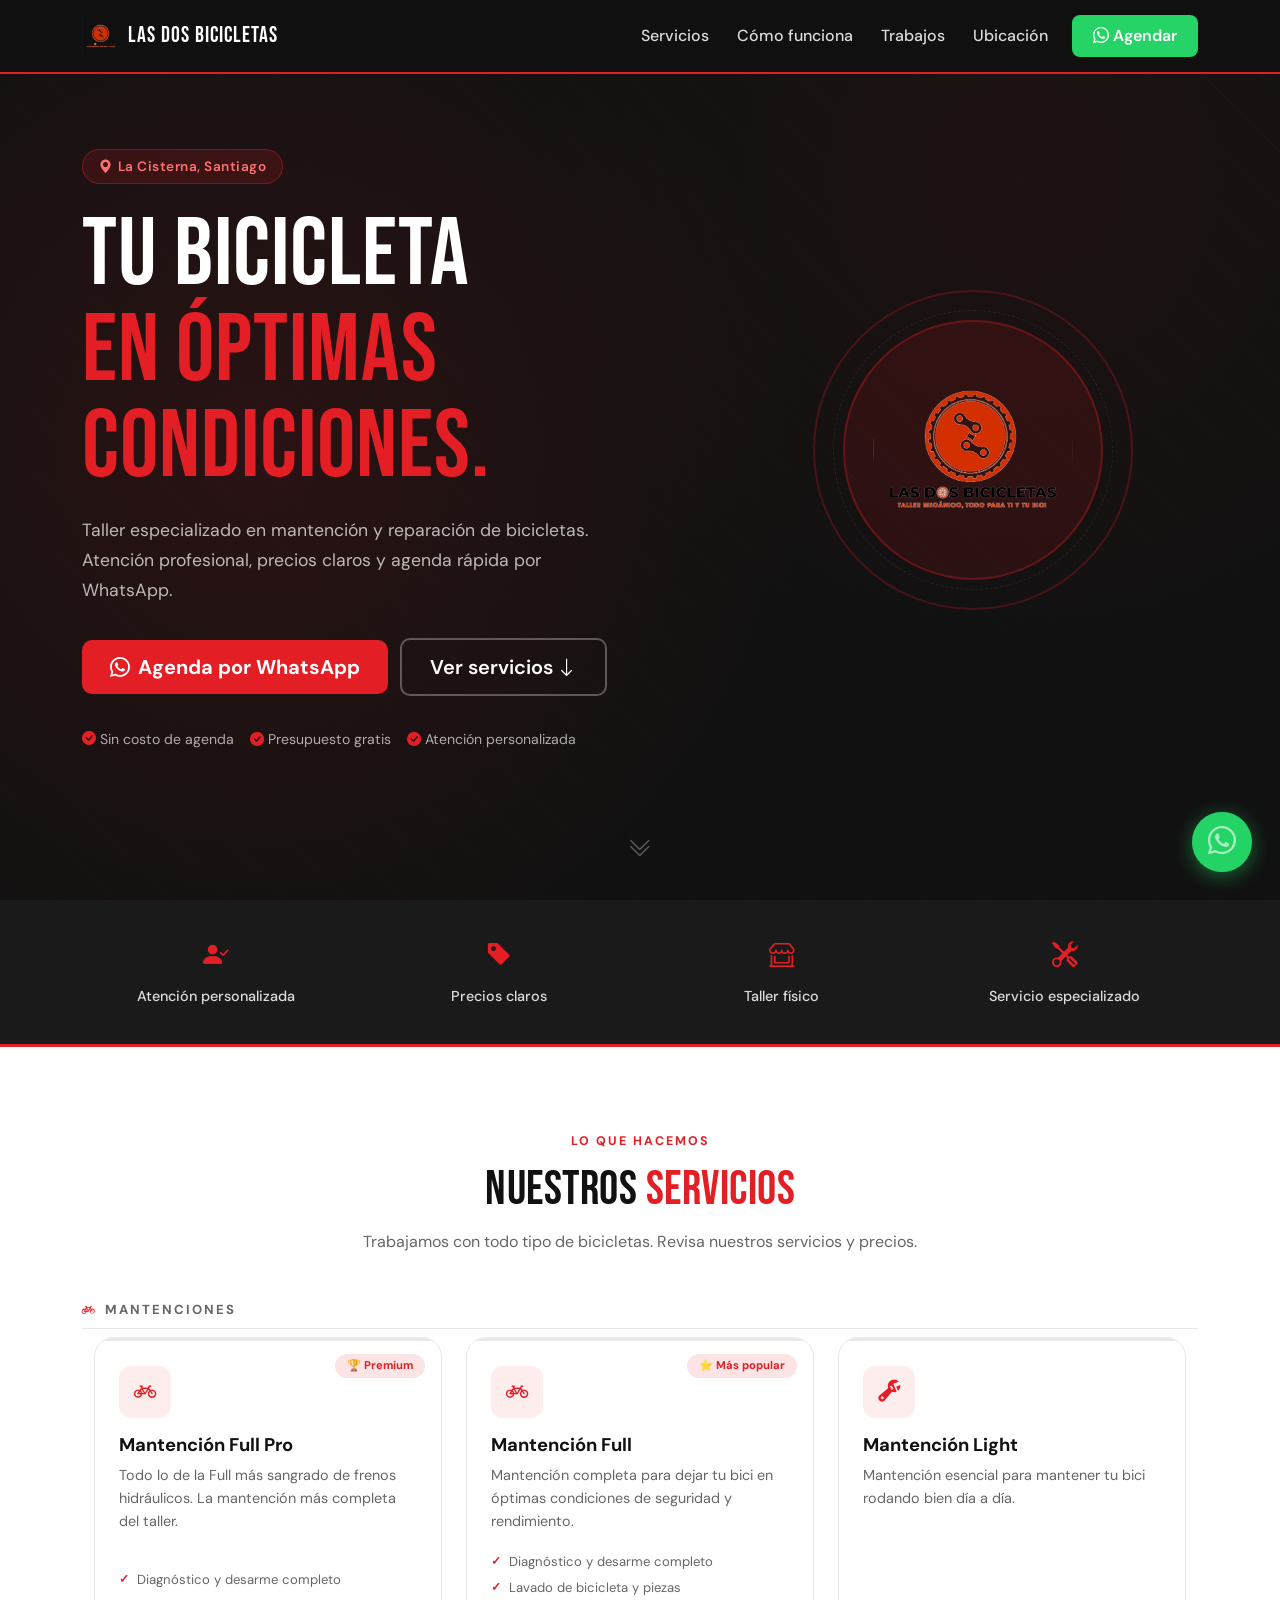
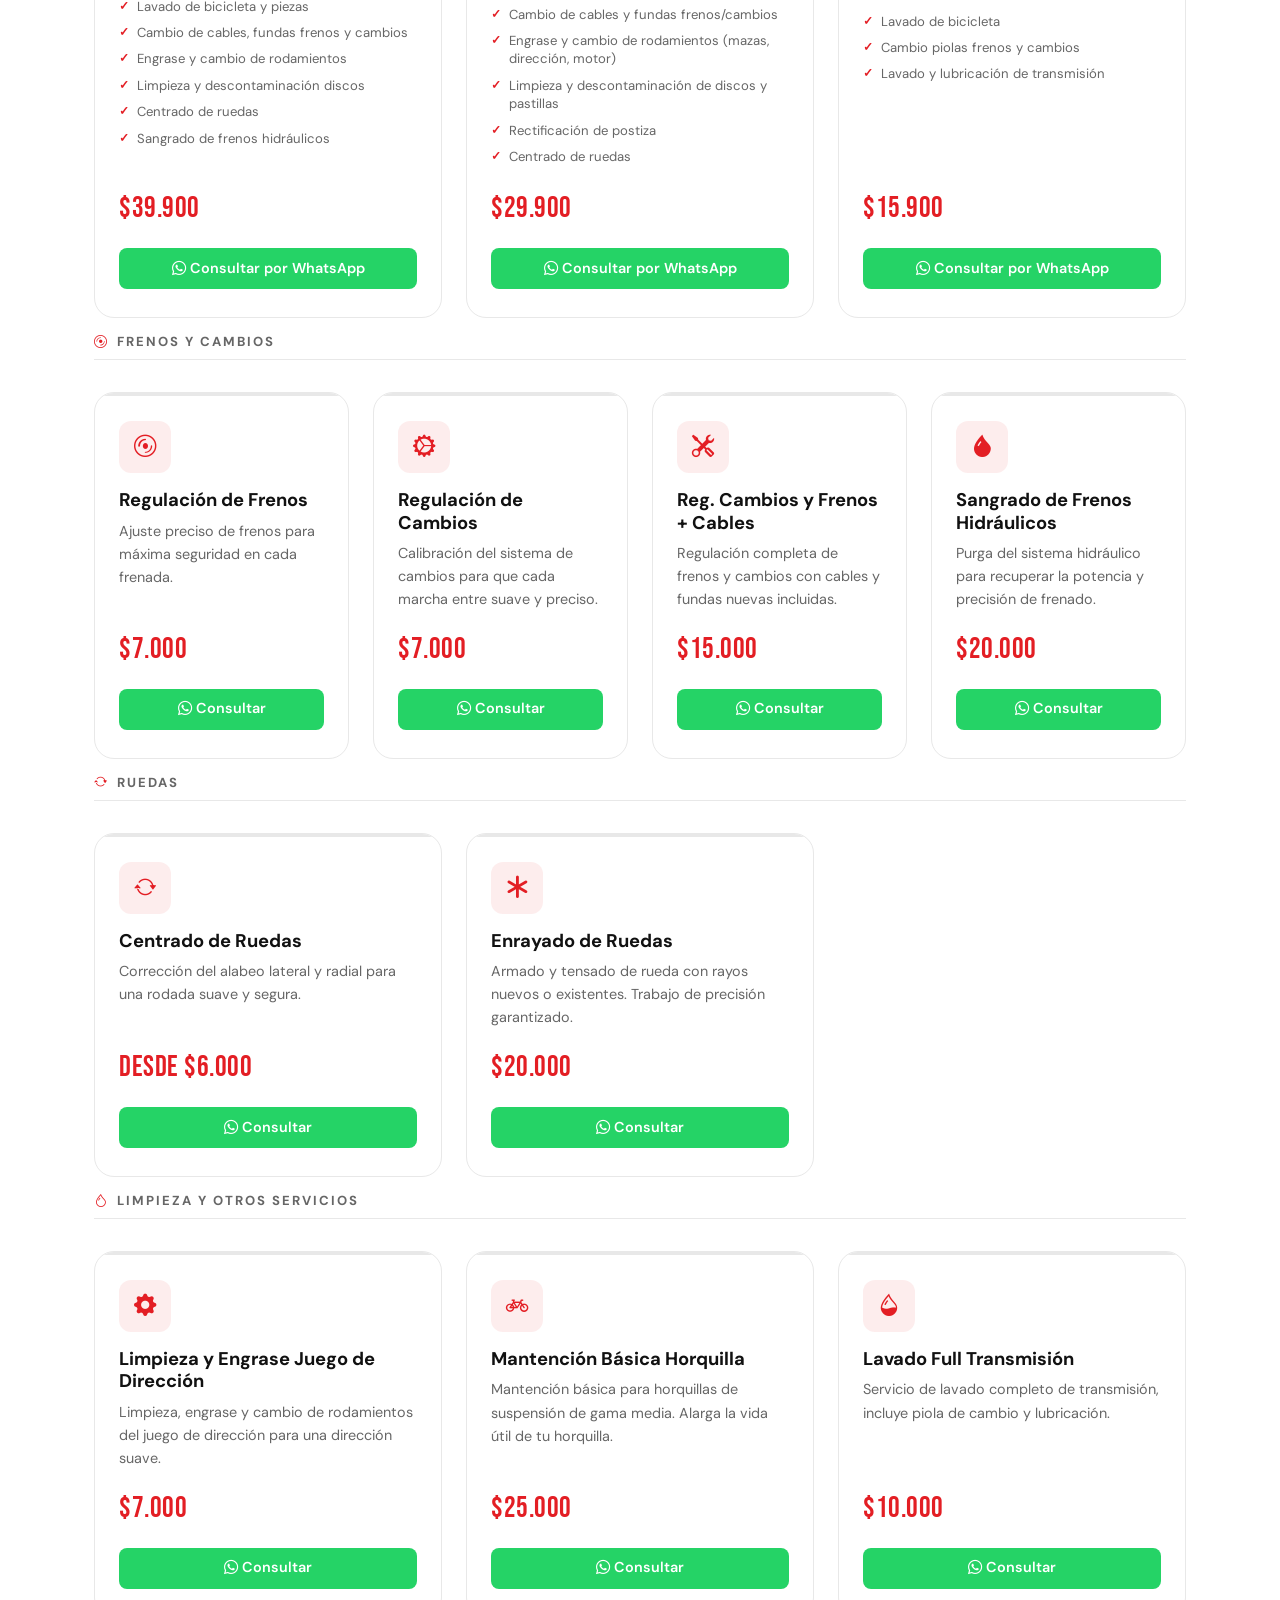
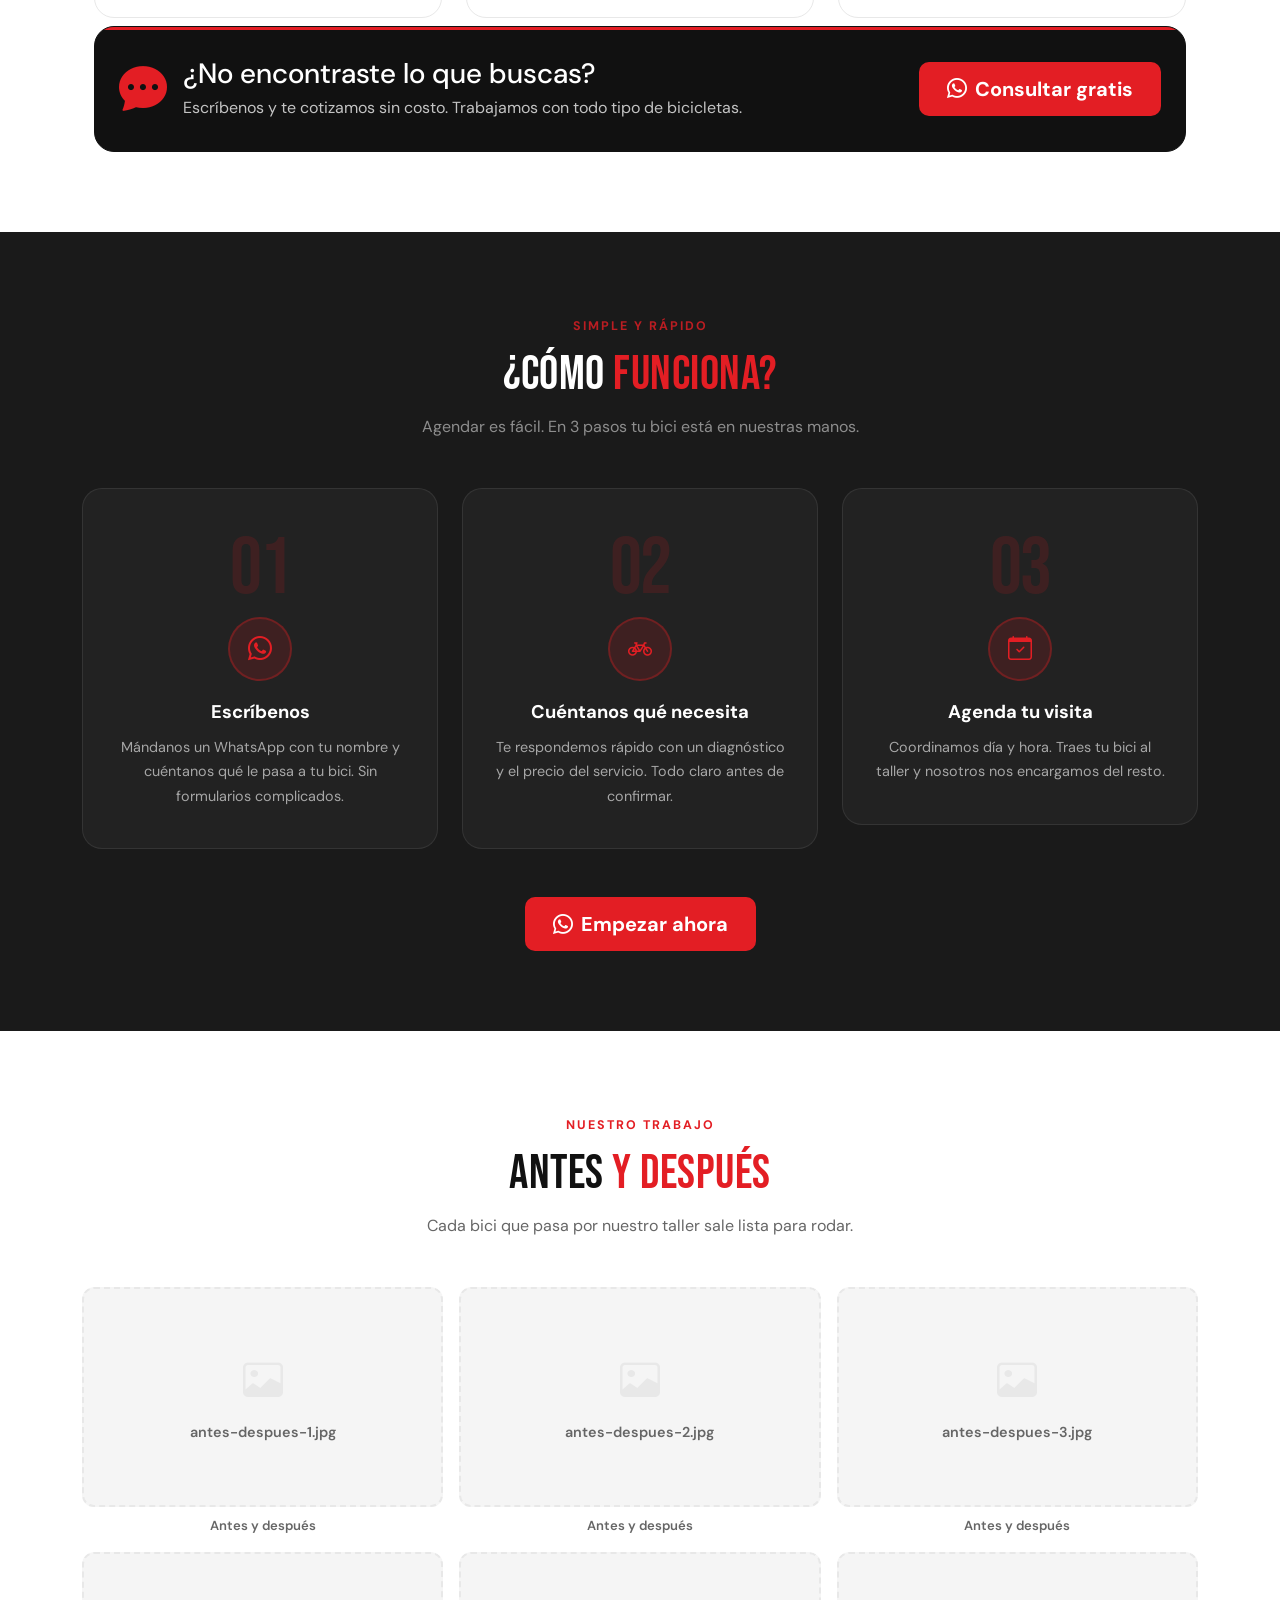
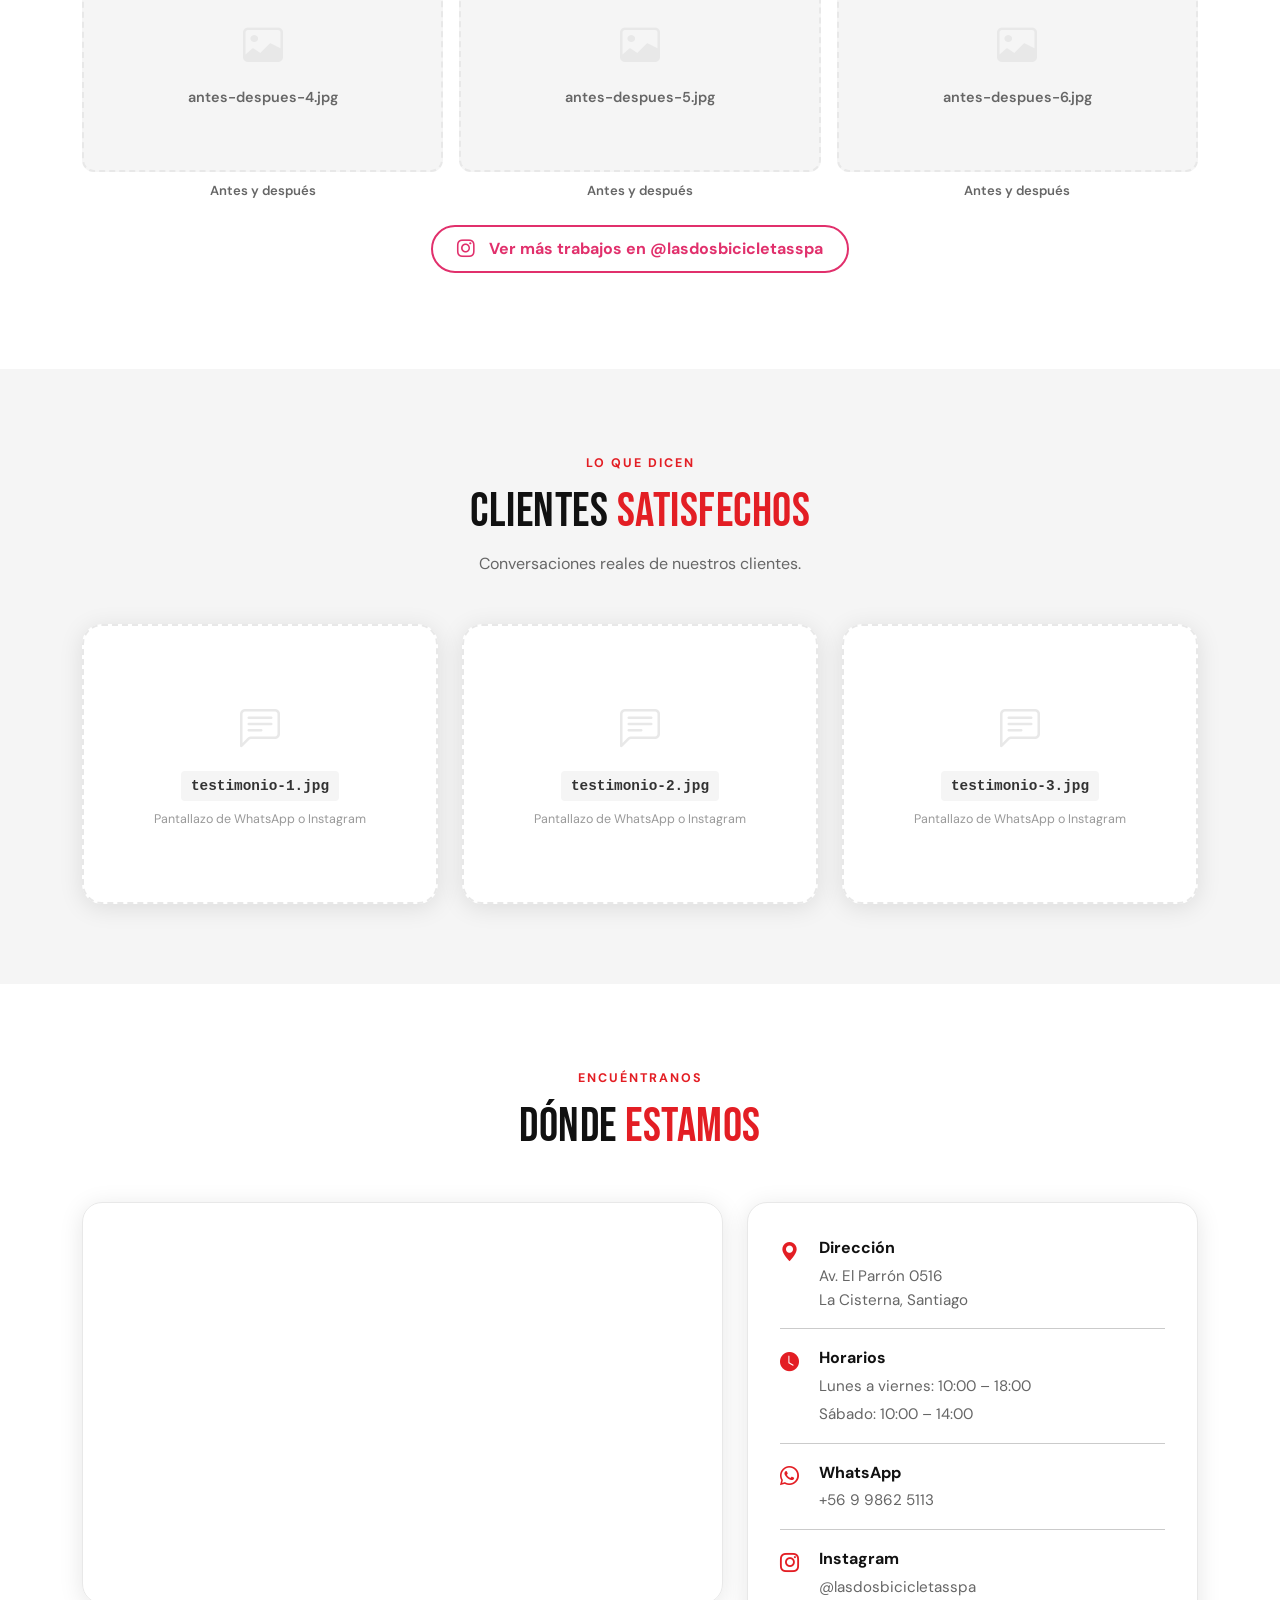
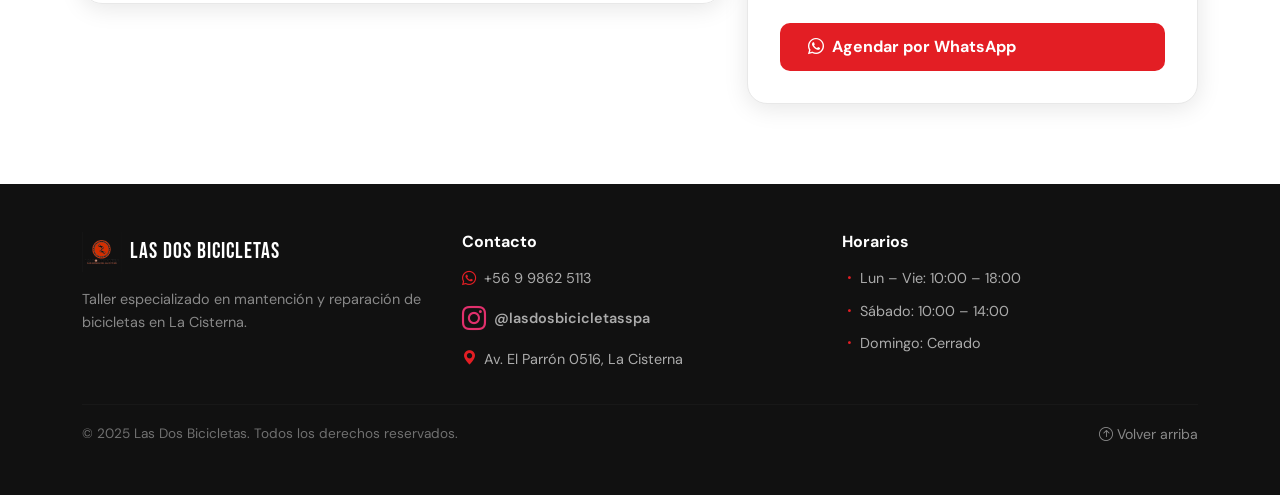
==== index.html @ 1c78b80c "gola" ====
<!DOCTYPE html>
<html lang="es">
<head>
  <meta charset="UTF-8" />
  <meta name="viewport" content="width=device-width, initial-scale=1.0" />
  <meta name="description" content="Las Dos Bicicletas — Taller de bicicletas en La Cisterna. Mantención profesional, precios claros, agenda por WhatsApp." />
  <title>Las Dos Bicicletas | Taller de Bicicletas — La Cisterna</title>

  <!-- Bootstrap 5 -->
  <link href="https://cdn.jsdelivr.net/npm/bootstrap@5.3.2/dist/css/bootstrap.min.css" rel="stylesheet" />
  <!-- Bootstrap Icons -->
  <link href="https://cdn.jsdelivr.net/npm/bootstrap-icons@1.11.3/font/bootstrap-icons.css" rel="stylesheet" />
  <!-- Google Fonts -->
  <link href="https://fonts.googleapis.com/css2?family=Bebas+Neue&family=DM+Sans:wght@400;500;600;700&display=swap" rel="stylesheet" />
  <!-- Favicon -->
  <link rel="icon" type="image/png" href="assets/images/logo-favicon.png" />
  <!-- Estilos propios -->
  <link href="css/style.css" rel="stylesheet" />
</head>
<body>

<!-- ========== NAVBAR ========== -->
<nav class="navbar navbar-expand-lg navbar-dark ldb-navbar fixed-top" id="mainNav">
  <div class="container">
    <a class="navbar-brand" href="#inicio">
      <img src="assets/images/logo-navbar.png" alt="Las Dos Bicicletas" class="brand-logo" />
      <span class="brand-text">Las Dos Bicicletas</span>
    </a>
    <button class="navbar-toggler border-0" type="button" data-bs-toggle="collapse" data-bs-target="#navMenu">
      <span class="navbar-toggler-icon"></span>
    </button>
    <div class="collapse navbar-collapse" id="navMenu">
      <ul class="navbar-nav ms-auto align-items-lg-center gap-lg-1">
        <li class="nav-item"><a class="nav-link" href="#servicios">Servicios</a></li>
        <li class="nav-item"><a class="nav-link" href="#como-funciona">Cómo funciona</a></li>
        <li class="nav-item"><a class="nav-link" href="#trabajos">Trabajos</a></li>
        <li class="nav-item"><a class="nav-link" href="#ubicacion">Ubicación</a></li>
        <li class="nav-item ms-lg-2">
          <a class="btn btn-wa-nav" href="https://wa.me/56998625113?text=Hola%2C%20quiero%20agendar%20una%20mantenci%C3%B3n" target="_blank" rel="noopener">
            <i class="bi bi-whatsapp me-1"></i>Agendar
          </a>
        </li>
      </ul>
    </div>
  </div>
</nav>

<!-- ========== HERO ========== -->
<section class="hero-section" id="inicio">
  <div class="hero-bg-texture"></div>
  <div class="container hero-content">
    <div class="row align-items-center min-vh-100 py-5">
      <div class="col-lg-7 py-5">
        <div class="hero-badge animate-fade-up">
          <i class="bi bi-geo-alt-fill me-1"></i> La Cisterna, Santiago
        </div>
        <h1 class="hero-title animate-fade-up delay-1">
          Tu bicicleta<br />
          <span class="text-red">en óptimas<br />condiciones.</span>
        </h1>
        <p class="hero-subtitle animate-fade-up delay-2">
          Taller especializado en mantención y reparación de bicicletas. Atención profesional, precios claros y agenda rápida por WhatsApp.
        </p>
        <div class="hero-ctas animate-fade-up delay-3">
          <a href="https://wa.me/56998625113?text=Hola%2C%20quiero%20agendar%20una%20mantenci%C3%B3n" target="_blank" rel="noopener" class="btn btn-primary-ldb btn-lg me-2 mb-2">
            <i class="bi bi-whatsapp me-2"></i>Agenda por WhatsApp
          </a>
          <a href="#servicios" class="btn btn-outline-ldb btn-lg mb-2">
            Ver servicios <i class="bi bi-arrow-down ms-1"></i>
          </a>
        </div>
        <div class="hero-trust animate-fade-up delay-4">
          <span><i class="bi bi-check-circle-fill text-red me-1"></i>Sin costo de agenda</span>
          <span><i class="bi bi-check-circle-fill text-red me-1"></i>Presupuesto gratis</span>
          <span><i class="bi bi-check-circle-fill text-red me-1"></i>Atención personalizada</span>
        </div>
      </div>
      <div class="col-lg-5 d-none d-lg-flex justify-content-center">
        <div class="hero-visual">
          <div class="hero-ring"></div>
          <div class="hero-icon-wrap">
            <img src="assets/images/logo-hero.png" alt="Las Dos Bicicletas" class="hero-logo-img" />
          </div>
        </div>
      </div>
    </div>
  </div>
  <div class="hero-scroll-hint">
    <i class="bi bi-chevron-double-down"></i>
  </div>
</section>

<!-- ========== FRANJA CONFIANZA ========== -->
<section class="trust-strip py-4">
  <div class="container">
    <div class="row g-3 text-center">
      <div class="col-6 col-md-3">
        <div class="trust-item">
          <i class="bi bi-person-check-fill trust-icon"></i>
          <span>Atención personalizada</span>
        </div>
      </div>
      <div class="col-6 col-md-3">
        <div class="trust-item">
          <i class="bi bi-tag-fill trust-icon"></i>
          <span>Precios claros</span>
        </div>
      </div>
      <div class="col-6 col-md-3">
        <div class="trust-item">
          <i class="bi bi-shop-window trust-icon"></i>
          <span>Taller físico</span>
        </div>
      </div>
      <div class="col-6 col-md-3">
        <div class="trust-item">
          <i class="bi bi-tools trust-icon"></i>
          <span>Servicio especializado</span>
        </div>
      </div>
    </div>
  </div>
</section>

<!-- ========== SERVICIOS ========== -->
<section class="section-ldb py-6" id="servicios">
  <div class="container">
    <div class="section-header text-center mb-5">
      <span class="section-label">Lo que hacemos</span>
      <h2 class="section-title">Nuestros <span class="text-red">servicios</span></h2>
      <p class="section-sub">Trabajamos con todo tipo de bicicletas. Revisa nuestros servicios y precios.</p>
    </div>
    <!-- CATEGORÍA: MANTENCIONES -->
    <div class="col-12 mb-2">
      <h4 class="services-category-title"><i class="bi bi-bicycle me-2 text-red"></i>Mantenciones</h4>
    </div>

    <div class="row g-4 w-100 mx-0" id="servicios-grid">

      <!-- Mantención Full Pro -->
      <div class="col-sm-6 col-lg-4 d-flex">
        <div class="service-card flex-fill">
          <div class="service-icon-wrap"><i class="bi bi-bicycle"></i></div>
          <div class="service-badge service-badge-top">🏆 Premium</div>
          <h3 class="service-name">Mantención Full Pro</h3>
          <p class="service-desc">Todo lo de la Full más sangrado de frenos hidráulicos. La mantención más completa del taller.</p>
          <ul class="service-includes">
            <li>Diagnóstico y desarme completo</li>
            <li>Lavado de bicicleta y piezas</li>
            <li>Cambio de cables, fundas frenos y cambios</li>
            <li>Engrase y cambio de rodamientos</li>
            <li>Limpieza y descontaminación discos</li>
            <li>Centrado de ruedas</li>
            <li>Sangrado de frenos hidráulicos</li>
          </ul>
          <div class="service-price">$39.900</div>
          <a href="https://wa.me/56998625113?text=Hola%2C%20me%20interesa%20la%20Mantenci%C3%B3n%20Full%20Pro%20%28%2439.900%29.%20%C2%BFTienen%20disponibilidad%3F" target="_blank" rel="noopener" class="btn btn-service-wa w-100 mt-auto">
            <i class="bi bi-whatsapp me-1"></i>Consultar por WhatsApp
          </a>
        </div>
      </div>

      <!-- Mantención Full -->
      <div class="col-sm-6 col-lg-4 d-flex">
        <div class="service-card flex-fill">
          <div class="service-icon-wrap"><i class="bi bi-bicycle"></i></div>
          <div class="service-badge service-badge-top">⭐ Más popular</div>
          <h3 class="service-name">Mantención Full</h3>
          <p class="service-desc">Mantención completa para dejar tu bici en óptimas condiciones de seguridad y rendimiento.</p>
          <ul class="service-includes">
            <li>Diagnóstico y desarme completo</li>
            <li>Lavado de bicicleta y piezas</li>
            <li>Cambio de cables y fundas frenos/cambios</li>
            <li>Engrase y cambio de rodamientos (mazas, dirección, motor)</li>
            <li>Limpieza y descontaminación de discos y pastillas</li>
            <li>Rectificación de postiza</li>
            <li>Centrado de ruedas</li>
          </ul>
          <div class="service-price">$29.900</div>
          <a href="https://wa.me/56998625113?text=Hola%2C%20me%20interesa%20la%20Mantenci%C3%B3n%20Full%20%28%2429.900%29.%20%C2%BFTienen%20disponibilidad%3F" target="_blank" rel="noopener" class="btn btn-service-wa w-100 mt-auto">
            <i class="bi bi-whatsapp me-1"></i>Consultar por WhatsApp
          </a>
        </div>
      </div>

      <!-- Mantención Light -->
      <div class="col-sm-6 col-lg-4 d-flex">
        <div class="service-card flex-fill">
          <div class="service-icon-wrap"><i class="bi bi-wrench-adjustable"></i></div>
          <h3 class="service-name">Mantención Light</h3>
          <p class="service-desc">Mantención esencial para mantener tu bici rodando bien día a día.</p>
          <ul class="service-includes">
            <li>Lavado de bicicleta</li>
            <li>Cambio piolas frenos y cambios</li>
            <li>Lavado y lubricación de transmisión</li>
          </ul>
          <div class="service-price">$15.900</div>
          <a href="https://wa.me/56998625113?text=Hola%2C%20me%20interesa%20la%20Mantenci%C3%B3n%20Light%20%28%2415.900%29.%20%C2%BFTienen%20disponibilidad%3F" target="_blank" rel="noopener" class="btn btn-service-wa w-100 mt-auto">
            <i class="bi bi-whatsapp me-1"></i>Consultar por WhatsApp
          </a>
        </div>
      </div>

      <!-- CATEGORÍA: FRENOS Y CAMBIOS -->
      <div class="col-12 mt-3 mb-2">
        <h4 class="services-category-title"><i class="bi bi-disc me-2 text-red"></i>Frenos y cambios</h4>
      </div>

      <!-- Regulación de frenos -->
      <div class="col-sm-6 col-lg-3 d-flex">
        <div class="service-card flex-fill">
          <div class="service-icon-wrap"><i class="bi bi-disc"></i></div>
          <h3 class="service-name">Regulación de Frenos</h3>
          <p class="service-desc">Ajuste preciso de frenos para máxima seguridad en cada frenada.</p>
          <div class="service-price">$7.000</div>
          <a href="https://wa.me/56998625113?text=Hola%2C%20necesito%20regulaci%C3%B3n%20de%20frenos%20%28%247.000%29.%20%C2%BFTienen%20disponibilidad%3F" target="_blank" rel="noopener" class="btn btn-service-wa w-100 mt-auto">
            <i class="bi bi-whatsapp me-1"></i>Consultar
          </a>
        </div>
      </div>

      <!-- Regulación de cambios -->
      <div class="col-sm-6 col-lg-3 d-flex">
        <div class="service-card flex-fill">
          <div class="service-icon-wrap"><i class="bi bi-gear-wide-connected"></i></div>
          <h3 class="service-name">Regulación de Cambios</h3>
          <p class="service-desc">Calibración del sistema de cambios para que cada marcha entre suave y preciso.</p>
          <div class="service-price">$7.000</div>
          <a href="https://wa.me/56998625113?text=Hola%2C%20necesito%20regulaci%C3%B3n%20de%20cambios%20%28%247.000%29.%20%C2%BFTienen%20disponibilidad%3F" target="_blank" rel="noopener" class="btn btn-service-wa w-100 mt-auto">
            <i class="bi bi-whatsapp me-1"></i>Consultar
          </a>
        </div>
      </div>

      <!-- Regulación cambios y frenos con cables -->
      <div class="col-sm-6 col-lg-3 d-flex">
        <div class="service-card flex-fill">
          <div class="service-icon-wrap"><i class="bi bi-tools"></i></div>
          <h3 class="service-name">Reg. Cambios y Frenos + Cables</h3>
          <p class="service-desc">Regulación completa de frenos y cambios con cables y fundas nuevas incluidas.</p>
          <div class="service-price">$15.000</div>
          <a href="https://wa.me/56998625113?text=Hola%2C%20necesito%20regulaci%C3%B3n%20de%20cambios%20y%20frenos%20con%20cables%20nuevos%20%28%2415.000%29.%20%C2%BFTienen%20disponibilidad%3F" target="_blank" rel="noopener" class="btn btn-service-wa w-100 mt-auto">
            <i class="bi bi-whatsapp me-1"></i>Consultar
          </a>
        </div>
      </div>

      <!-- Sangrado de frenos hidráulicos -->
      <div class="col-sm-6 col-lg-3 d-flex">
        <div class="service-card flex-fill">
          <div class="service-icon-wrap"><i class="bi bi-droplet-fill"></i></div>
          <h3 class="service-name">Sangrado de Frenos Hidráulicos</h3>
          <p class="service-desc">Purga del sistema hidráulico para recuperar la potencia y precisión de frenado.</p>
          <div class="service-price">$20.000</div>
          <a href="https://wa.me/56998625113?text=Hola%2C%20necesito%20sangrado%20de%20frenos%20hidr%C3%A1ulicos%20%28%2420.000%29.%20%C2%BFTienen%20disponibilidad%3F" target="_blank" rel="noopener" class="btn btn-service-wa w-100 mt-auto">
            <i class="bi bi-whatsapp me-1"></i>Consultar
          </a>
        </div>
      </div>

      <!-- CATEGORÍA: RUEDAS -->
      <div class="col-12 mt-3 mb-2">
        <h4 class="services-category-title"><i class="bi bi-arrow-repeat me-2 text-red"></i>Ruedas</h4>
      </div>

      <!-- Centrado de ruedas -->
      <div class="col-sm-6 col-lg-4 d-flex">
        <div class="service-card flex-fill">
          <div class="service-icon-wrap"><i class="bi bi-arrow-repeat"></i></div>
          <h3 class="service-name">Centrado de Ruedas</h3>
          <p class="service-desc">Corrección del alabeo lateral y radial para una rodada suave y segura.</p>
          <div class="service-price">desde $6.000</div>
          <a href="https://wa.me/56998625113?text=Hola%2C%20necesito%20centrado%20de%20ruedas%20%28desde%20%246.000%29.%20%C2%BFTienen%20disponibilidad%3F" target="_blank" rel="noopener" class="btn btn-service-wa w-100 mt-auto">
            <i class="bi bi-whatsapp me-1"></i>Consultar
          </a>
        </div>
      </div>

      <!-- Enrayado -->
      <div class="col-sm-6 col-lg-4 d-flex">
        <div class="service-card flex-fill">
          <div class="service-icon-wrap"><i class="bi bi-asterisk"></i></div>
          <h3 class="service-name">Enrayado de Ruedas</h3>
          <p class="service-desc">Armado y tensado de rueda con rayos nuevos o existentes. Trabajo de precisión garantizado.</p>
          <div class="service-price">$20.000</div>
          <a href="https://wa.me/56998625113?text=Hola%2C%20necesito%20enrayado%20de%20ruedas%20%28%2420.000%29.%20%C2%BFTienen%20disponibilidad%3F" target="_blank" rel="noopener" class="btn btn-service-wa w-100 mt-auto">
            <i class="bi bi-whatsapp me-1"></i>Consultar
          </a>
        </div>
      </div>

      <!-- CATEGORÍA: LIMPIEZA Y OTROS -->
      <div class="col-12 mt-3 mb-2">
        <h4 class="services-category-title"><i class="bi bi-droplet me-2 text-red"></i>Limpieza y otros servicios</h4>
      </div>

      <!-- Limpieza engrase juego de dirección -->
      <div class="col-sm-6 col-lg-4 d-flex">
        <div class="service-card flex-fill">
          <div class="service-icon-wrap"><i class="bi bi-gear-fill"></i></div>
          <h3 class="service-name">Limpieza y Engrase Juego de Dirección</h3>
          <p class="service-desc">Limpieza, engrase y cambio de rodamientos del juego de dirección para una dirección suave.</p>
          <div class="service-price">$7.000</div>
          <a href="https://wa.me/56998625113?text=Hola%2C%20necesito%20limpieza%20y%20engrase%20de%20direcci%C3%B3n%20%28%247.000%29.%20%C2%BFTienen%20disponibilidad%3F" target="_blank" rel="noopener" class="btn btn-service-wa w-100 mt-auto">
            <i class="bi bi-whatsapp me-1"></i>Consultar
          </a>
        </div>
      </div>

      <!-- Mantención horquilla -->
      <div class="col-sm-6 col-lg-4 d-flex">
        <div class="service-card flex-fill">
          <div class="service-icon-wrap"><i class="bi bi-bicycle"></i></div>
          <h3 class="service-name">Mantención Básica Horquilla</h3>
          <p class="service-desc">Mantención básica para horquillas de suspensión de gama media. Alarga la vida útil de tu horquilla.</p>
          <div class="service-price">$25.000</div>
          <a href="https://wa.me/56998625113?text=Hola%2C%20necesito%20mantenci%C3%B3n%20de%20horquilla%20%28%2425.000%29.%20%C2%BFTienen%20disponibilidad%3F" target="_blank" rel="noopener" class="btn btn-service-wa w-100 mt-auto">
            <i class="bi bi-whatsapp me-1"></i>Consultar
          </a>
        </div>
      </div>

      <!-- Lavado full transmisión -->
      <div class="col-sm-6 col-lg-4 d-flex">
        <div class="service-card flex-fill">
          <div class="service-icon-wrap"><i class="bi bi-droplet-half"></i></div>
          <h3 class="service-name">Lavado Full Transmisión</h3>
          <p class="service-desc">Servicio de lavado completo de transmisión, incluye piola de cambio y lubricación.</p>
          <div class="service-price">$10.000</div>
          <a href="https://wa.me/56998625113?text=Hola%2C%20necesito%20lavado%20full%20de%20transmisi%C3%B3n%20%28%2410.000%29.%20%C2%BFTienen%20disponibilidad%3F" target="_blank" rel="noopener" class="btn btn-service-wa w-100 mt-auto">
            <i class="bi bi-whatsapp me-1"></i>Consultar
          </a>
        </div>
      </div>

      <!-- CTA card -->
      <div class="col-12 d-flex mt-2">
        <div class="service-card service-card-cta flex-fill d-flex flex-column flex-md-row justify-content-between align-items-center gap-3 p-4">
          <div class="d-flex align-items-center gap-3">
            <i class="bi bi-chat-dots-fill cta-card-icon"></i>
            <div>
              <h3 class="mb-1">¿No encontraste lo que buscas?</h3>
              <p class="mb-0 opacity-75">Escríbenos y te cotizamos sin costo. Trabajamos con todo tipo de bicicletas.</p>
            </div>
          </div>
          <a href="https://wa.me/56998625113?text=Hola%2C%20tengo%20una%20consulta%20sobre%20mi%20bicicleta." target="_blank" rel="noopener" class="btn btn-primary-ldb btn-lg flex-shrink-0">
            <i class="bi bi-whatsapp me-2"></i>Consultar gratis
          </a>
        </div>
      </div>

    </div>
  </div>
</section>

<!-- ========== CÓMO FUNCIONA ========== -->
<section class="section-ldb section-dark py-6" id="como-funciona">
  <div class="container">
    <div class="section-header text-center mb-5">
      <span class="section-label section-label-light">Simple y rápido</span>
      <h2 class="section-title text-white">¿Cómo <span class="text-red">funciona?</span></h2>
      <p class="section-sub text-white-50">Agendar es fácil. En 3 pasos tu bici está en nuestras manos.</p>
    </div>
    <div class="row g-4 justify-content-center">
      <div class="col-md-4">
        <div class="step-card text-center">
          <div class="step-number">01</div>
          <div class="step-icon-wrap">
            <i class="bi bi-whatsapp"></i>
          </div>
          <h3 class="step-title">Escríbenos</h3>
          <p class="step-desc">Mándanos un WhatsApp con tu nombre y cuéntanos qué le pasa a tu bici. Sin formularios complicados.</p>
        </div>
      </div>
      <div class="col-md-4">
        <div class="step-card text-center">
          <div class="step-number">02</div>
          <div class="step-icon-wrap">
            <i class="bi bi-bicycle"></i>
          </div>
          <h3 class="step-title">Cuéntanos qué necesita</h3>
          <p class="step-desc">Te respondemos rápido con un diagnóstico y el precio del servicio. Todo claro antes de confirmar.</p>
        </div>
      </div>
      <div class="col-md-4">
        <div class="step-card text-center">
          <div class="step-number">03</div>
          <div class="step-icon-wrap">
            <i class="bi bi-calendar-check"></i>
          </div>
          <h3 class="step-title">Agenda tu visita</h3>
          <p class="step-desc">Coordinamos día y hora. Traes tu bici al taller y nosotros nos encargamos del resto.</p>
        </div>
      </div>
    </div>
    <div class="text-center mt-5">
      <a href="https://wa.me/56998625113?text=Hola%2C%20quiero%20agendar%20una%20mantenci%C3%B3n%20para%20mi%20bicicleta." target="_blank" rel="noopener" class="btn btn-primary-ldb btn-lg">
        <i class="bi bi-whatsapp me-2"></i>Empezar ahora
      </a>
    </div>
  </div>
</section>

<!-- ========== GALERÍA TRABAJOS ========== -->
<section class="section-ldb py-6" id="trabajos">
  <div class="container">
    <div class="section-header text-center mb-5">
      <span class="section-label">Nuestro trabajo</span>
      <h2 class="section-title">Antes <span class="text-red">y después</span></h2>
      <p class="section-sub">Cada bici que pasa por nuestro taller sale lista para rodar.</p>
    </div>
    <div class="row g-3">

      <!-- Foto 1 -->
      <div class="col-6 col-md-4">
        <div class="gallery-item">
          <!-- Reemplaza el placeholder por: <img src="assets/images/antes-despues-1.jpg" ...> -->
          <div class="gallery-placeholder">
            <i class="bi bi-image"></i>
            <span>antes-despues-1.jpg</span>
          </div>
          <div class="gallery-label">Antes y después</div>
        </div>
      </div>

      <!-- Foto 2 -->
      <div class="col-6 col-md-4">
        <div class="gallery-item">
          <!-- Reemplaza el placeholder por: <img src="assets/images/antes-despues-2.jpg" ...> -->
          <div class="gallery-placeholder">
            <i class="bi bi-image"></i>
            <span>antes-despues-2.jpg</span>
          </div>
          <div class="gallery-label">Antes y después</div>
        </div>
      </div>

      <!-- Foto 3 -->
      <div class="col-6 col-md-4">
        <div class="gallery-item">
          <!-- Reemplaza el placeholder por: <img src="assets/images/antes-despues-3.jpg" ...> -->
          <div class="gallery-placeholder">
            <i class="bi bi-image"></i>
            <span>antes-despues-3.jpg</span>
          </div>
          <div class="gallery-label">Antes y después</div>
        </div>
      </div>

      <!-- Foto 4 -->
      <div class="col-6 col-md-4">
        <div class="gallery-item">
          <!-- Reemplaza el placeholder por: <img src="assets/images/antes-despues-4.jpg" ...> -->
          <div class="gallery-placeholder">
            <i class="bi bi-image"></i>
            <span>antes-despues-4.jpg</span>
          </div>
          <div class="gallery-label">Antes y después</div>
        </div>
      </div>

      <!-- Foto 5 -->
      <div class="col-6 col-md-4">
        <div class="gallery-item">
          <!-- Reemplaza el placeholder por: <img src="assets/images/antes-despues-5.jpg" ...> -->
          <div class="gallery-placeholder">
            <i class="bi bi-image"></i>
            <span>antes-despues-5.jpg</span>
          </div>
          <div class="gallery-label">Antes y después</div>
        </div>
      </div>

      <!-- Foto 6 -->
      <div class="col-6 col-md-4">
        <div class="gallery-item">
          <!-- Reemplaza el placeholder por: <img src="assets/images/antes-despues-6.jpg" ...> -->
          <div class="gallery-placeholder">
            <i class="bi bi-image"></i>
            <span>antes-despues-6.jpg</span>
          </div>
          <div class="gallery-label">Antes y después</div>
        </div>
      </div>

    </div>
    <p class="text-center mt-4">
      <a href="https://instagram.com/lasdosbicicletasspa" target="_blank" rel="noopener" class="ig-gallery-link">
        <i class="bi bi-instagram me-2"></i>Ver más trabajos en @lasdosbicicletasspa
      </a>
    </p>
  </div>
</section>

<!-- ========== TESTIMONIOS ========== -->
<section class="section-ldb section-gray py-6" id="testimonios">
  <div class="container">
    <div class="section-header text-center mb-5">
      <span class="section-label">Lo que dicen</span>
      <h2 class="section-title">Clientes <span class="text-red">satisfechos</span></h2>
      <p class="section-sub">Conversaciones reales de nuestros clientes.</p>
    </div>
    <div class="row g-4 justify-content-center">

      <!-- Pantallazo 1 -->
      <div class="col-sm-6 col-lg-4">
        <div class="screenshot-card">
          <!-- Reemplaza el placeholder por: <img src="assets/images/testimonio-1.jpg" ...> -->
          <div class="screenshot-placeholder">
            <i class="bi bi-chat-left-text"></i>
            <span>testimonio-1.jpg</span>
            <small>Pantallazo de WhatsApp o Instagram</small>
          </div>
        </div>
      </div>

      <!-- Pantallazo 2 -->
      <div class="col-sm-6 col-lg-4">
        <div class="screenshot-card">
          <!-- Reemplaza el placeholder por: <img src="assets/images/testimonio-2.jpg" ...> -->
          <div class="screenshot-placeholder">
            <i class="bi bi-chat-left-text"></i>
            <span>testimonio-2.jpg</span>
            <small>Pantallazo de WhatsApp o Instagram</small>
          </div>
        </div>
      </div>

      <!-- Pantallazo 3 -->
      <div class="col-sm-6 col-lg-4">
        <div class="screenshot-card">
          <!-- Reemplaza el placeholder por: <img src="assets/images/testimonio-3.jpg" ...> -->
          <div class="screenshot-placeholder">
            <i class="bi bi-chat-left-text"></i>
            <span>testimonio-3.jpg</span>
            <small>Pantallazo de WhatsApp o Instagram</small>
          </div>
        </div>
      </div>

    </div>
  </div>
</section>

<!-- ========== UBICACIÓN Y HORARIOS ========== -->
<section class="section-ldb py-6" id="ubicacion">
  <div class="container">
    <div class="section-header text-center mb-5">
      <span class="section-label">Encuéntranos</span>
      <h2 class="section-title">Dónde <span class="text-red">estamos</span></h2>
    </div>
    <div class="row g-4 align-items-start">
      <div class="col-lg-5 order-lg-2">
        <div class="location-info-card">
          <div class="location-block">
            <i class="bi bi-geo-alt-fill text-red me-2"></i>
            <div>
              <strong>Dirección</strong>
              <p class="mb-0">Av. El Parrón 0516<br />La Cisterna, Santiago</p>
            </div>
          </div>
          <hr class="my-3" />
          <div class="location-block">
            <i class="bi bi-clock-fill text-red me-2"></i>
            <div>
              <strong>Horarios</strong>
              <p class="mb-1">Lunes a viernes: 10:00 – 18:00</p>
              <p class="mb-0">Sábado: 10:00 – 14:00</p>
            </div>
          </div>
          <hr class="my-3" />
          <div class="location-block">
            <i class="bi bi-whatsapp text-red me-2"></i>
            <div>
              <strong>WhatsApp</strong>
              <p class="mb-0">+56 9 9862 5113</p>
            </div>
          </div>
          <hr class="my-3" />
          <div class="location-block">
            <i class="bi bi-instagram text-red me-2"></i>
            <div>
              <strong>Instagram</strong>
              <p class="mb-0">@lasdosbicicletasspa</p>
            </div>
          </div>
          <a href="https://wa.me/56998625113?text=Hola%2C%20quiero%20agendar%20una%20mantenci%C3%B3n." target="_blank" rel="noopener" class="btn btn-primary-ldb w-100 mt-4">
            <i class="bi bi-whatsapp me-2"></i>Agendar por WhatsApp
          </a>
        </div>
      </div>
      <div class="col-lg-7 order-lg-1">
        <div class="map-wrapper">
          <iframe
            src="https://www.google.com/maps/embed?pb=!1m18!1m12!1m3!1d3328.0!2d-70.6614!3d-33.5279!2m3!1f0!2f0!3f0!3m2!1i1024!2i768!4f13.1!3m3!1m2!1s0x9662c3dc48e0f72b%3A0x5a62c50e73c6b793!2sAv.%20El%20Parr%C3%B3n%200516%2C%20La%20Cisterna!5e0!3m2!1ses!2scl!4v1699000000000"
            width="100%"
            height="400"
            style="border:0;"
            allowfullscreen=""
            loading="lazy"
            referrerpolicy="no-referrer-when-downgrade"
            title="Ubicación Las Dos Bicicletas">
          </iframe>
        </div>
      </div>
    </div>
  </div>
</section>

<!-- ========== FOOTER ========== -->
<footer class="footer-ldb py-5">
  <div class="container">
    <div class="row g-4">
      <div class="col-md-4">
        <div class="footer-brand mb-3">
          <img src="assets/images/logo-footer.png" alt="Las Dos Bicicletas" class="footer-logo" />
          <span class="brand-text">Las Dos Bicicletas</span>
        </div>
        <p class="footer-tagline">Taller especializado en mantención y reparación de bicicletas en La Cisterna.</p>
      </div>
      <div class="col-md-4">
        <h5 class="footer-heading">Contacto</h5>
        <ul class="footer-list">
          <li><i class="bi bi-whatsapp text-red me-2"></i><a href="https://wa.me/56998625113" target="_blank">+56 9 9862 5113</a></li>
          <li>
            <a href="https://instagram.com/lasdosbicicletasspa" target="_blank" rel="noopener" class="footer-ig-link">
              <i class="bi bi-instagram footer-ig-icon me-2"></i>
              <span>@lasdosbicicletasspa</span>
            </a>
          </li>
          <li><i class="bi bi-geo-alt-fill text-red me-2"></i>Av. El Parrón 0516, La Cisterna</li>
        </ul>
      </div>
      <div class="col-md-4">
        <h5 class="footer-heading">Horarios</h5>
        <ul class="footer-list">
          <li><i class="bi bi-dot text-red me-1"></i>Lun – Vie: 10:00 – 18:00</li>
          <li><i class="bi bi-dot text-red me-1"></i>Sábado: 10:00 – 14:00</li>
          <li><i class="bi bi-dot text-red me-1"></i>Domingo: Cerrado</li>
        </ul>
      </div>
    </div>
    <hr class="footer-divider mt-4 mb-3" />
    <div class="row align-items-center">
      <div class="col-md-6">
        <p class="footer-copy mb-0">© 2025 Las Dos Bicicletas. Todos los derechos reservados.</p>
      </div>
      <div class="col-md-6 text-md-end mt-2 mt-md-0">
        <a href="#inicio" class="footer-back-top"><i class="bi bi-arrow-up-circle me-1"></i>Volver arriba</a>
      </div>
    </div>
  </div>
</footer>

<!-- ========== BOTÓN FLOTANTE WHATSAPP ========== -->
<a href="https://wa.me/56998625113?text=Hola%2C%20vi%20su%20web%20y%20quiero%20consultar%20sobre%20mis%20bicicleta." target="_blank" rel="noopener" class="whatsapp-float" aria-label="Contactar por WhatsApp">
  <i class="bi bi-whatsapp"></i>
  <span class="wa-float-pulse"></span>
</a>

<!-- Bootstrap JS -->
<script src="https://cdn.jsdelivr.net/npm/bootstrap@5.3.2/dist/js/bootstrap.bundle.min.js"></script>
<!-- JS propio -->
<script src="js/main.js"></script>
</body>
</html>
---- css/style.css ----
/* ============================================================
   LAS DOS BICICLETAS — ESTILOS SITIO PÚBLICO
   Paleta: Rojo #E31E24 · Negro #111111 · Blanco #FFFFFF
   ============================================================ */

:root {
  --red: #E31E24;
  --red-dark: #b81518;
  --black: #111111;
  --dark: #1a1a1a;
  --dark-2: #222222;
  --gray: #f5f5f5;
  --gray-2: #e8e8e8;
  --text: #333333;
  --text-light: #666666;
  --white: #ffffff;
  --font-display: 'Bebas Neue', sans-serif;
  --font-body: 'DM Sans', sans-serif;
  --shadow: 0 4px 24px rgba(0,0,0,0.10);
  --shadow-lg: 0 8px 40px rgba(0,0,0,0.16);
  --radius: 12px;
  --radius-lg: 20px;
  --transition: 0.25s cubic-bezier(0.4, 0, 0.2, 1);
}

/* ---- BASE ---- */
*, *::before, *::after { box-sizing: border-box; }

html { scroll-behavior: smooth; }

body {
  font-family: var(--font-body);
  color: var(--text);
  background: var(--white);
  line-height: 1.6;
  overflow-x: hidden;
}

.py-6 { padding-top: 5rem; padding-bottom: 5rem; }

.text-red { color: var(--red) !important; }

/* ---- NAVBAR ---- */
.ldb-navbar {
  background: rgba(17, 17, 17, 0.97);
  backdrop-filter: blur(12px);
  border-bottom: 2px solid var(--red);
  padding: 0.75rem 0;
  transition: var(--transition);
}

.ldb-navbar.scrolled {
  padding: 0.4rem 0;
  box-shadow: 0 4px 20px rgba(0,0,0,0.3);
}

.navbar-brand {
  display: flex;
  align-items: center;
  gap: 0.5rem;
  text-decoration: none;
}

.brand-icon { font-size: 1.5rem; }

.brand-text {
  font-family: var(--font-display);
  font-size: 1.4rem;
  letter-spacing: 1px;
  color: var(--white);
  line-height: 1;
}

.nav-link {
  color: rgba(255,255,255,0.85) !important;
  font-weight: 500;
  padding: 0.5rem 0.75rem !important;
  border-radius: 6px;
  transition: var(--transition);
}

.nav-link:hover {
  color: var(--white) !important;
  background: rgba(255,255,255,0.08);
}

.btn-wa-nav {
  background: #25D366;
  color: var(--white) !important;
  font-weight: 600;
  border-radius: 8px;
  padding: 0.5rem 1.25rem;
  transition: var(--transition);
  white-space: nowrap;
}

.btn-wa-nav:hover {
  background: #1ebe5d;
  transform: translateY(-1px);
  box-shadow: 0 4px 12px rgba(37, 211, 102, 0.35);
}

/* ---- HERO ---- */
.hero-section {
  position: relative;
  background: var(--black);
  overflow: hidden;
  min-height: 100vh;
}

.hero-bg-texture {
  position: absolute;
  inset: 0;
  background-image:
    radial-gradient(circle at 20% 50%, rgba(227, 30, 36, 0.12) 0%, transparent 50%),
    radial-gradient(circle at 80% 20%, rgba(227, 30, 36, 0.06) 0%, transparent 40%),
    repeating-linear-gradient(
      45deg,
      transparent,
      transparent 40px,
      rgba(255,255,255,0.012) 40px,
      rgba(255,255,255,0.012) 41px
    );
  pointer-events: none;
}

.hero-content { position: relative; z-index: 2; }

.hero-badge {
  display: inline-flex;
  align-items: center;
  background: rgba(227, 30, 36, 0.15);
  border: 1px solid rgba(227, 30, 36, 0.4);
  color: #ff7070;
  padding: 0.35rem 1rem;
  border-radius: 999px;
  font-size: 0.85rem;
  font-weight: 600;
  letter-spacing: 0.5px;
  margin-bottom: 1.5rem;
}

.hero-title {
  font-family: var(--font-display);
  font-size: clamp(3rem, 8vw, 6rem);
  line-height: 1.0;
  color: var(--white);
  letter-spacing: 1px;
  margin-bottom: 1.25rem;
}

.hero-subtitle {
  font-size: 1.1rem;
  color: rgba(255,255,255,0.7);
  max-width: 520px;
  line-height: 1.7;
  margin-bottom: 2rem;
}

.hero-ctas { margin-bottom: 1.5rem; }

.btn-primary-ldb {
  background: var(--red);
  color: var(--white) !important;
  font-weight: 700;
  border: none;
  border-radius: 10px;
  padding: 0.75rem 1.75rem;
  transition: var(--transition);
  text-decoration: none;
  display: inline-flex;
  align-items: center;
}

.btn-primary-ldb:hover {
  background: var(--red-dark);
  transform: translateY(-2px);
  box-shadow: 0 6px 20px rgba(227, 30, 36, 0.4);
  color: var(--white) !important;
}

.btn-outline-ldb {
  background: transparent;
  color: var(--white) !important;
  border: 2px solid rgba(255,255,255,0.3);
  font-weight: 600;
  border-radius: 10px;
  padding: 0.75rem 1.75rem;
  transition: var(--transition);
  text-decoration: none;
  display: inline-flex;
  align-items: center;
}

.btn-outline-ldb:hover {
  border-color: var(--white);
  background: rgba(255,255,255,0.08);
  color: var(--white) !important;
}

.hero-trust {
  display: flex;
  flex-wrap: wrap;
  gap: 1rem;
  font-size: 0.88rem;
  color: rgba(255,255,255,0.65);
}

.hero-visual {
  position: relative;
  width: 360px;
  height: 360px;
  display: flex;
  align-items: center;
  justify-content: center;
}

.hero-ring {
  position: absolute;
  width: 320px;
  height: 320px;
  border-radius: 50%;
  border: 2px solid rgba(227, 30, 36, 0.25);
  animation: spin-slow 20s linear infinite;
}

.hero-ring::before {
  content: '';
  position: absolute;
  width: 280px;
  height: 280px;
  top: 18px;
  left: 18px;
  border-radius: 50%;
  border: 1px dashed rgba(255,255,255,0.08);
}

@keyframes spin-slow {
  from { transform: rotate(0deg); }
  to { transform: rotate(360deg); }
}

.hero-icon-wrap {
  background: rgba(227, 30, 36, 0.12);
  border: 2px solid rgba(227, 30, 36, 0.3);
  border-radius: 50%;
  width: 260px;
  height: 260px;
  display: flex;
  align-items: center;
  justify-content: center;
  position: relative;
  z-index: 2;
}

.hero-big-icon { font-size: 5rem; }

.hero-scroll-hint {
  position: absolute;
  bottom: 2rem;
  left: 50%;
  transform: translateX(-50%);
  color: rgba(255,255,255,0.3);
  font-size: 1.5rem;
  animation: bounce-down 2s ease-in-out infinite;
  z-index: 2;
}

@keyframes bounce-down {
  0%, 100% { transform: translateX(-50%) translateY(0); }
  50% { transform: translateX(-50%) translateY(8px); }
}

/* ---- FRANJA CONFIANZA ---- */
.trust-strip {
  background: var(--dark);
  border-bottom: 3px solid var(--red);
}

.trust-item {
  display: flex;
  flex-direction: column;
  align-items: center;
  gap: 0.5rem;
  color: rgba(255,255,255,0.85);
  font-weight: 500;
  font-size: 0.9rem;
  padding: 0.75rem;
}

.trust-icon {
  font-size: 1.6rem;
  color: var(--red);
}

/* ---- SECCIONES GENERALES ---- */
.section-ldb { background: var(--white); }
.section-dark { background: var(--dark); }
.section-gray { background: var(--gray); }

.section-header { max-width: 600px; margin-inline: auto; }

.section-label {
  display: inline-block;
  font-size: 0.78rem;
  font-weight: 700;
  letter-spacing: 2px;
  text-transform: uppercase;
  color: var(--red);
  margin-bottom: 0.75rem;
}

.section-label-light { color: rgba(227, 30, 36, 0.8); }

.section-title {
  font-family: var(--font-display);
  font-size: clamp(2rem, 5vw, 3rem);
  line-height: 1.1;
  color: var(--black);
  letter-spacing: 0.5px;
  margin-bottom: 0.75rem;
}

.section-sub {
  color: var(--text-light);
  font-size: 1rem;
  margin-bottom: 0;
}

/* ---- TARJETAS SERVICIOS ---- */
.service-card {
  background: var(--white);
  border: 1.5px solid var(--gray-2);
  border-radius: var(--radius-lg);
  padding: 1.75rem 1.5rem;
  position: relative;
  transition: var(--transition);
  display: flex;
  flex-direction: column;
  overflow: hidden;
}

.service-card::before {
  content: '';
  position: absolute;
  top: 0;
  left: 0;
  right: 0;
  height: 3px;
  background: var(--gray-2);
  transition: var(--transition);
}

.service-card:hover {
  border-color: var(--red);
  transform: translateY(-4px);
  box-shadow: var(--shadow-lg);
}

.service-card:hover::before {
  background: var(--red);
}

.service-icon-wrap {
  width: 52px;
  height: 52px;
  background: rgba(227, 30, 36, 0.08);
  border-radius: 12px;
  display: flex;
  align-items: center;
  justify-content: center;
  font-size: 1.4rem;
  color: var(--red);
  margin-bottom: 1rem;
}

.service-badge {
  position: absolute;
  top: 1rem;
  right: 1rem;
  font-size: 0.7rem;
  font-weight: 700;
  background: rgba(227, 30, 36, 0.12);
  color: var(--red);
  border-radius: 999px;
  padding: 0.2rem 0.75rem;
  white-space: nowrap;
}

.service-name {
  font-size: 1.15rem;
  font-weight: 700;
  color: var(--black);
  margin-bottom: 0.5rem;
}

.service-desc {
  font-size: 0.9rem;
  color: var(--text-light);
  line-height: 1.6;
  flex-grow: 1;
  margin-bottom: 1rem;
}

.service-price {
  font-family: var(--font-display);
  font-size: 1.8rem;
  color: var(--red);
  letter-spacing: 0.5px;
  margin-bottom: 1rem;
}

.btn-service-wa {
  background: #25D366;
  color: var(--white) !important;
  font-weight: 600;
  border: none;
  border-radius: 8px;
  padding: 0.6rem 1rem;
  transition: var(--transition);
  text-decoration: none;
  display: flex;
  align-items: center;
  justify-content: center;
  font-size: 0.9rem;
}

.btn-service-wa:hover {
  background: #1ebe5d;
  transform: translateY(-1px);
  box-shadow: 0 4px 12px rgba(37, 211, 102, 0.3);
  color: var(--white) !important;
}

.service-card-cta {
  background: var(--black);
  border-color: var(--black);
  color: var(--white);
}

.service-card-cta::before { background: var(--red); }

.service-card-cta:hover {
  border-color: var(--red);
}

.service-card-cta h3, .service-card-cta p { color: var(--white); }

.cta-card-icon {
  font-size: 3rem;
  color: var(--red);
}

/* ---- PASOS ---- */
.step-card {
  background: rgba(255,255,255,0.04);
  border: 1px solid rgba(255,255,255,0.08);
  border-radius: var(--radius-lg);
  padding: 2.5rem 2rem;
  position: relative;
  transition: var(--transition);
}

.step-card:hover {
  background: rgba(255,255,255,0.07);
  border-color: rgba(227, 30, 36, 0.4);
  transform: translateY(-4px);
}

.step-number {
  font-family: var(--font-display);
  font-size: 5rem;
  line-height: 1;
  color: rgba(227, 30, 36, 0.15);
  margin-bottom: 0.5rem;
  letter-spacing: -2px;
}

.step-icon-wrap {
  width: 64px;
  height: 64px;
  background: rgba(227, 30, 36, 0.15);
  border: 2px solid rgba(227, 30, 36, 0.3);
  border-radius: 50%;
  display: flex;
  align-items: center;
  justify-content: center;
  font-size: 1.5rem;
  color: var(--red);
  margin: 0 auto 1.25rem;
}

.step-title {
  color: var(--white);
  font-size: 1.15rem;
  font-weight: 700;
  margin-bottom: 0.75rem;
}

.step-desc {
  color: rgba(255,255,255,0.6);
  font-size: 0.9rem;
  line-height: 1.7;
  margin: 0;
}

/* ---- GALERÍA ---- */
.gallery-item {
  border-radius: var(--radius);
  overflow: hidden;
  position: relative;
}

.gallery-placeholder {
  background: var(--gray);
  border: 2px dashed var(--gray-2);
  border-radius: var(--radius);
  height: 220px;
  display: flex;
  flex-direction: column;
  align-items: center;
  justify-content: center;
  gap: 0.5rem;
  color: var(--text-light);
  transition: var(--transition);
  cursor: pointer;
}

.gallery-placeholder:hover {
  border-color: var(--red);
  background: rgba(227, 30, 36, 0.03);
}

.gallery-placeholder i {
  font-size: 2.5rem;
  color: var(--gray-2);
}

.gallery-placeholder span {
  font-weight: 600;
  font-size: 0.9rem;
}

.gallery-placeholder small {
  font-size: 0.78rem;
  color: #999;
}

/* Para reemplazar placeholder con imagen real: */
/* .gallery-item img { width:100%; height:220px; object-fit:cover; border-radius:var(--radius); } */

.gallery-label {
  text-align: center;
  font-size: 0.82rem;
  color: var(--text-light);
  font-weight: 600;
  margin-top: 0.5rem;
}

/* ---- TESTIMONIOS ---- */
.testimonial-card {
  background: var(--white);
  border: 1.5px solid var(--gray-2);
  border-radius: var(--radius-lg);
  padding: 2rem;
  transition: var(--transition);
  height: 100%;
}

.testimonial-card:hover {
  border-color: var(--red);
  transform: translateY(-3px);
  box-shadow: var(--shadow);
}

.testimonial-stars {
  color: #f5a623;
  font-size: 1.1rem;
  letter-spacing: 2px;
  margin-bottom: 1rem;
}

.testimonial-text {
  color: var(--text);
  font-size: 0.95rem;
  line-height: 1.7;
  font-style: italic;
  margin-bottom: 1.5rem;
}

.testimonial-author {
  display: flex;
  align-items: center;
  gap: 0.75rem;
}

.testimonial-avatar {
  width: 42px;
  height: 42px;
  background: var(--red);
  color: var(--white);
  border-radius: 50%;
  display: flex;
  align-items: center;
  justify-content: center;
  font-weight: 700;
  font-size: 0.85rem;
  flex-shrink: 0;
}

/* ---- UBICACIÓN ---- */
.location-info-card {
  background: var(--white);
  border: 1.5px solid var(--gray-2);
  border-radius: var(--radius-lg);
  padding: 2rem;
  box-shadow: var(--shadow);
}

.location-block {
  display: flex;
  align-items: flex-start;
  gap: 0.75rem;
}

.location-block i {
  font-size: 1.2rem;
  margin-top: 0.15rem;
  flex-shrink: 0;
}

.location-block strong {
  display: block;
  font-weight: 700;
  color: var(--black);
  margin-bottom: 0.2rem;
}

.location-block p { color: var(--text-light); font-size: 0.95rem; }

.map-wrapper {
  border-radius: var(--radius-lg);
  overflow: hidden;
  box-shadow: var(--shadow);
  border: 1.5px solid var(--gray-2);
  height: 100%;
  min-height: 400px;
}

.map-wrapper iframe { display: block; height: 100%; min-height: 400px; }

/* ---- FOOTER ---- */
.footer-ldb {
  background: var(--black);
  color: rgba(255,255,255,0.7);
}

.footer-brand {
  display: flex;
  align-items: center;
  gap: 0.5rem;
}

.footer-tagline {
  color: rgba(255,255,255,0.5);
  font-size: 0.9rem;
  line-height: 1.6;
}

.footer-heading {
  color: var(--white);
  font-weight: 700;
  font-size: 1rem;
  margin-bottom: 1rem;
}

.footer-list {
  list-style: none;
  padding: 0;
  margin: 0;
}

.footer-list li {
  display: flex;
  align-items: center;
  font-size: 0.9rem;
  color: rgba(255,255,255,0.65);
  margin-bottom: 0.6rem;
}

.footer-list a {
  color: rgba(255,255,255,0.65);
  text-decoration: none;
  transition: var(--transition);
}

.footer-list a:hover { color: var(--red); }

.footer-divider { border-color: rgba(255,255,255,0.1); }

.footer-copy {
  color: rgba(255,255,255,0.4);
  font-size: 0.85rem;
}

.footer-back-top {
  color: rgba(255,255,255,0.5);
  text-decoration: none;
  font-size: 0.88rem;
  transition: var(--transition);
}

.footer-back-top:hover { color: var(--red); }

/* ---- BOTÓN FLOTANTE WHATSAPP ---- */
.whatsapp-float {
  position: fixed;
  bottom: 1.75rem;
  right: 1.75rem;
  width: 60px;
  height: 60px;
  background: #25D366;
  color: var(--white) !important;
  border-radius: 50%;
  display: flex;
  align-items: center;
  justify-content: center;
  font-size: 1.75rem;
  text-decoration: none;
  z-index: 9999;
  box-shadow: 0 4px 20px rgba(37, 211, 102, 0.45);
  transition: var(--transition);
}

.whatsapp-float:hover {
  transform: scale(1.1);
  box-shadow: 0 6px 30px rgba(37, 211, 102, 0.6);
}

.wa-float-pulse {
  position: absolute;
  width: 60px;
  height: 60px;
  border-radius: 50%;
  background: rgba(37, 211, 102, 0.4);
  animation: wa-pulse 2.5s ease-out infinite;
}

@keyframes wa-pulse {
  0% { transform: scale(1); opacity: 0.7; }
  100% { transform: scale(2); opacity: 0; }
}

/* ---- ANIMACIONES SCROLL ---- */
.animate-fade-up {
  opacity: 0;
  transform: translateY(30px);
  animation: fade-up 0.7s ease forwards;
}

.delay-1 { animation-delay: 0.15s; }
.delay-2 { animation-delay: 0.3s; }
.delay-3 { animation-delay: 0.45s; }
.delay-4 { animation-delay: 0.6s; }

@keyframes fade-up {
  to { opacity: 1; transform: translateY(0); }
}

.reveal {
  opacity: 0;
  transform: translateY(24px);
  transition: opacity 0.6s ease, transform 0.6s ease;
}

.reveal.visible {
  opacity: 1;
  transform: translateY(0);
}

/* ---- LOGO ---- */
.brand-logo {
  height: 38px;
  width: auto;
  object-fit: contain;
}

.hero-logo-img {
  width: 200px;
  height: 200px;
  object-fit: contain;
  border-radius: 50%;
}

.footer-logo {
  height: 40px;
  width: auto;
  object-fit: contain;
}

/* ---- INSTAGRAM DESTACADO EN FOOTER ---- */
.footer-ig-link {
  display: flex;
  align-items: center;
  text-decoration: none;
  color: rgba(255,255,255,0.65);
  transition: var(--transition);
  font-weight: 600;
}

.footer-ig-link:hover {
  color: #E1306C;
}

.footer-ig-icon {
  font-size: 1.5rem;
  color: #E1306C;
  flex-shrink: 0;
}

/* ---- LINK INSTAGRAM EN GALERÍA ---- */
.ig-gallery-link {
  display: inline-flex;
  align-items: center;
  gap: 0.4rem;
  font-size: 1rem;
  font-weight: 700;
  color: #E1306C;
  text-decoration: none;
  border: 2px solid #E1306C;
  border-radius: 999px;
  padding: 0.5rem 1.5rem;
  transition: var(--transition);
}

.ig-gallery-link:hover {
  background: #E1306C;
  color: #fff;
}

.ig-gallery-link .bi-instagram {
  font-size: 1.1rem;
}

/* ---- SCREENSHOT TESTIMONIOS ---- */
.screenshot-card {
  border-radius: var(--radius-lg);
  overflow: hidden;
  box-shadow: var(--shadow);
  transition: var(--transition);
}

.screenshot-card:hover {
  transform: translateY(-4px);
  box-shadow: var(--shadow-lg);
}

.screenshot-card img {
  width: 100%;
  height: auto;
  display: block;
  border-radius: var(--radius-lg);
}

.screenshot-placeholder {
  background: var(--white);
  border: 2px dashed var(--gray-2);
  border-radius: var(--radius-lg);
  min-height: 280px;
  display: flex;
  flex-direction: column;
  align-items: center;
  justify-content: center;
  gap: 0.6rem;
  color: var(--text-light);
  padding: 2rem;
  text-align: center;
}

.screenshot-placeholder i {
  font-size: 2.5rem;
  color: var(--gray-2);
}

.screenshot-placeholder span {
  font-weight: 700;
  font-size: 0.9rem;
  color: var(--text);
  font-family: monospace;
  background: var(--gray);
  padding: 0.2rem 0.6rem;
  border-radius: 4px;
}

.screenshot-placeholder small {
  font-size: 0.78rem;
  color: #999;
}

/* ---- CATEGORÍAS DE SERVICIOS ---- */
.services-category-title {
  font-size: 0.82rem;
  font-weight: 700;
  text-transform: uppercase;
  letter-spacing: 2px;
  color: var(--text-light);
  border-bottom: 1px solid var(--gray-2);
  padding-bottom: 0.6rem;
  margin-bottom: 0;
}

/* ---- LISTA INCLUIDOS EN SERVICIO ---- */
.service-includes {
  list-style: none;
  padding: 0;
  margin: 0 0 1rem 0;
  flex-grow: 1;
}

.service-includes li {
  font-size: 0.82rem;
  color: var(--text-light);
  padding: 0.25rem 0;
  padding-left: 1.1rem;
  position: relative;
  line-height: 1.4;
}

.service-includes li::before {
  content: '✓';
  position: absolute;
  left: 0;
  color: var(--red);
  font-weight: 700;
  font-size: 0.78rem;
}

/* ---- RESPONSIVE ---- */
@media (max-width: 767px) {
  .py-6 { padding-top: 3.5rem; padding-bottom: 3.5rem; }
  .hero-title { font-size: 3rem; }
  .hero-subtitle { font-size: 1rem; }
  .btn-primary-ldb, .btn-outline-ldb { width: 100%; justify-content: center; }
  .hero-ctas { display: flex; flex-direction: column; gap: 0.75rem; }
  .hero-ctas .me-2 { margin: 0 !important; }
  .section-title { font-size: 2rem; }
  .gallery-placeholder { height: 160px; }
  .whatsapp-float { width: 52px; height: 52px; font-size: 1.5rem; bottom: 1.25rem; right: 1.25rem; }
  .wa-float-pulse { width: 52px; height: 52px; }
}
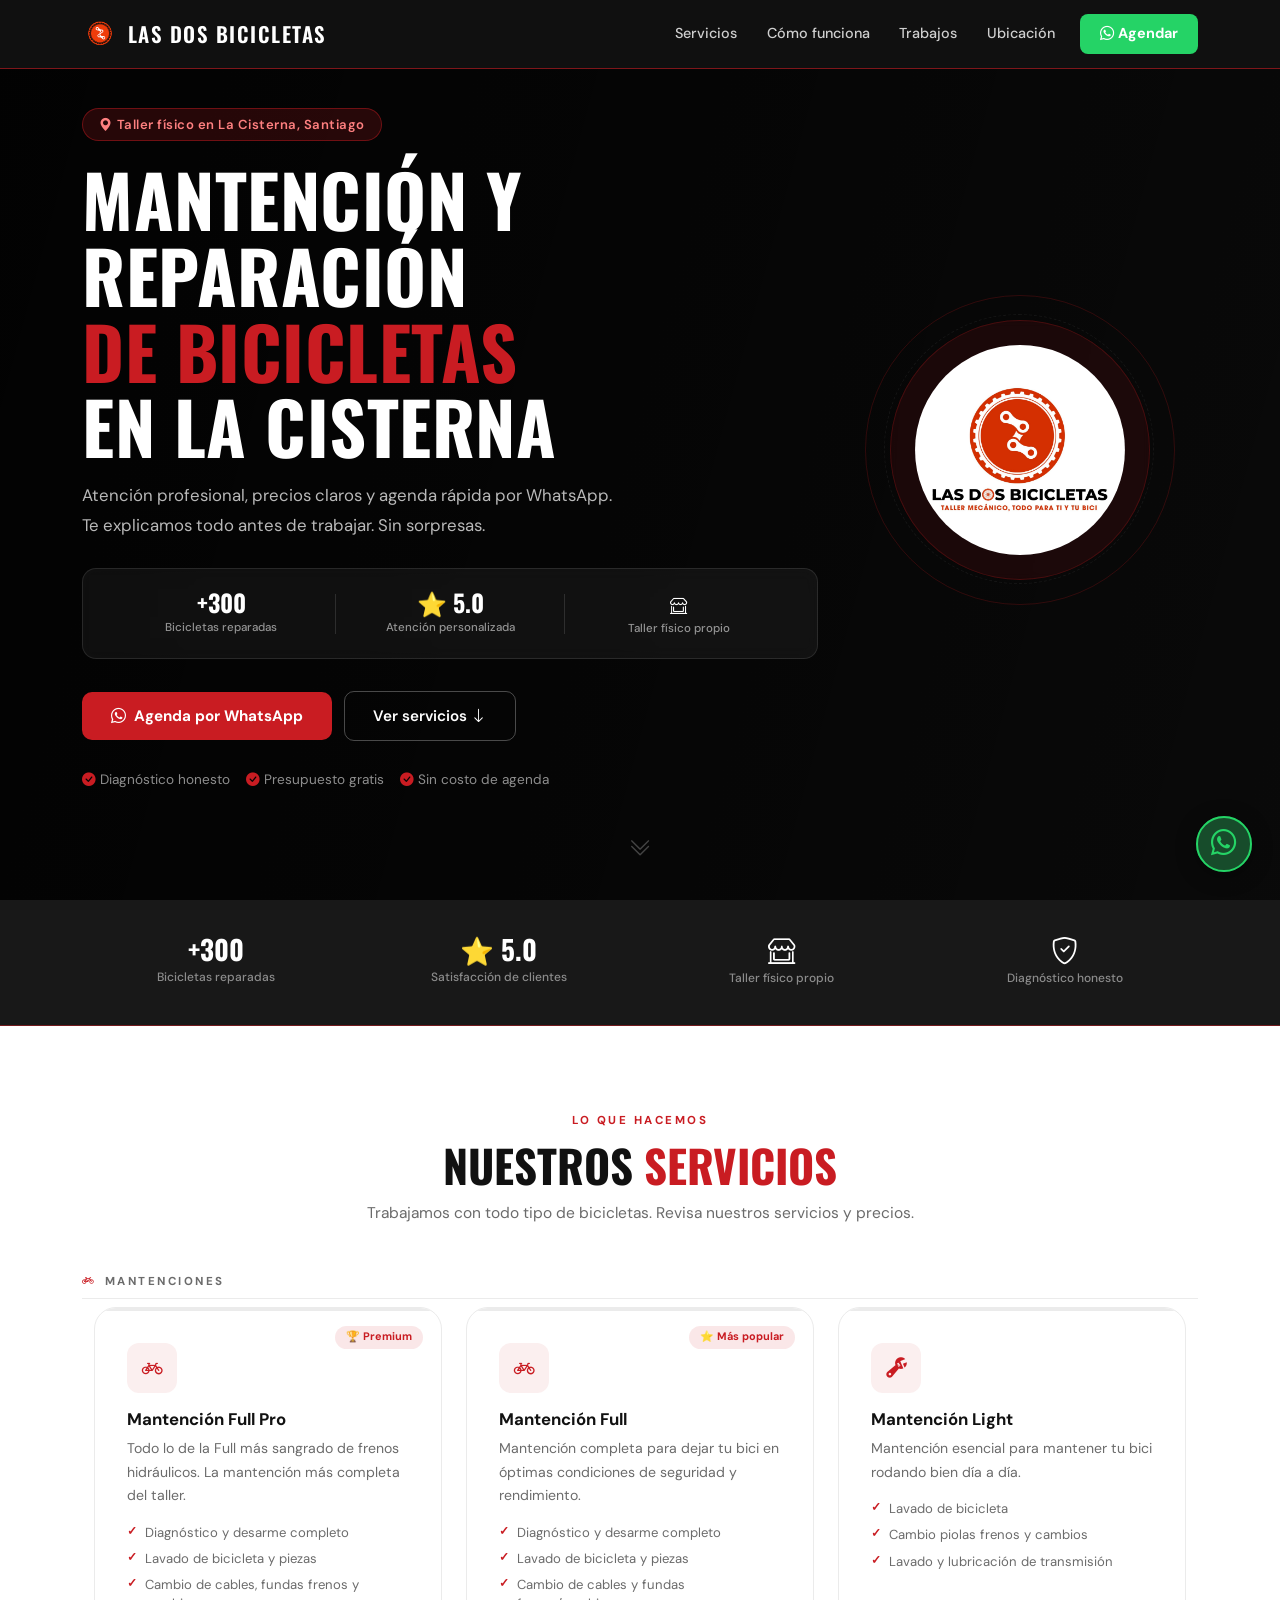
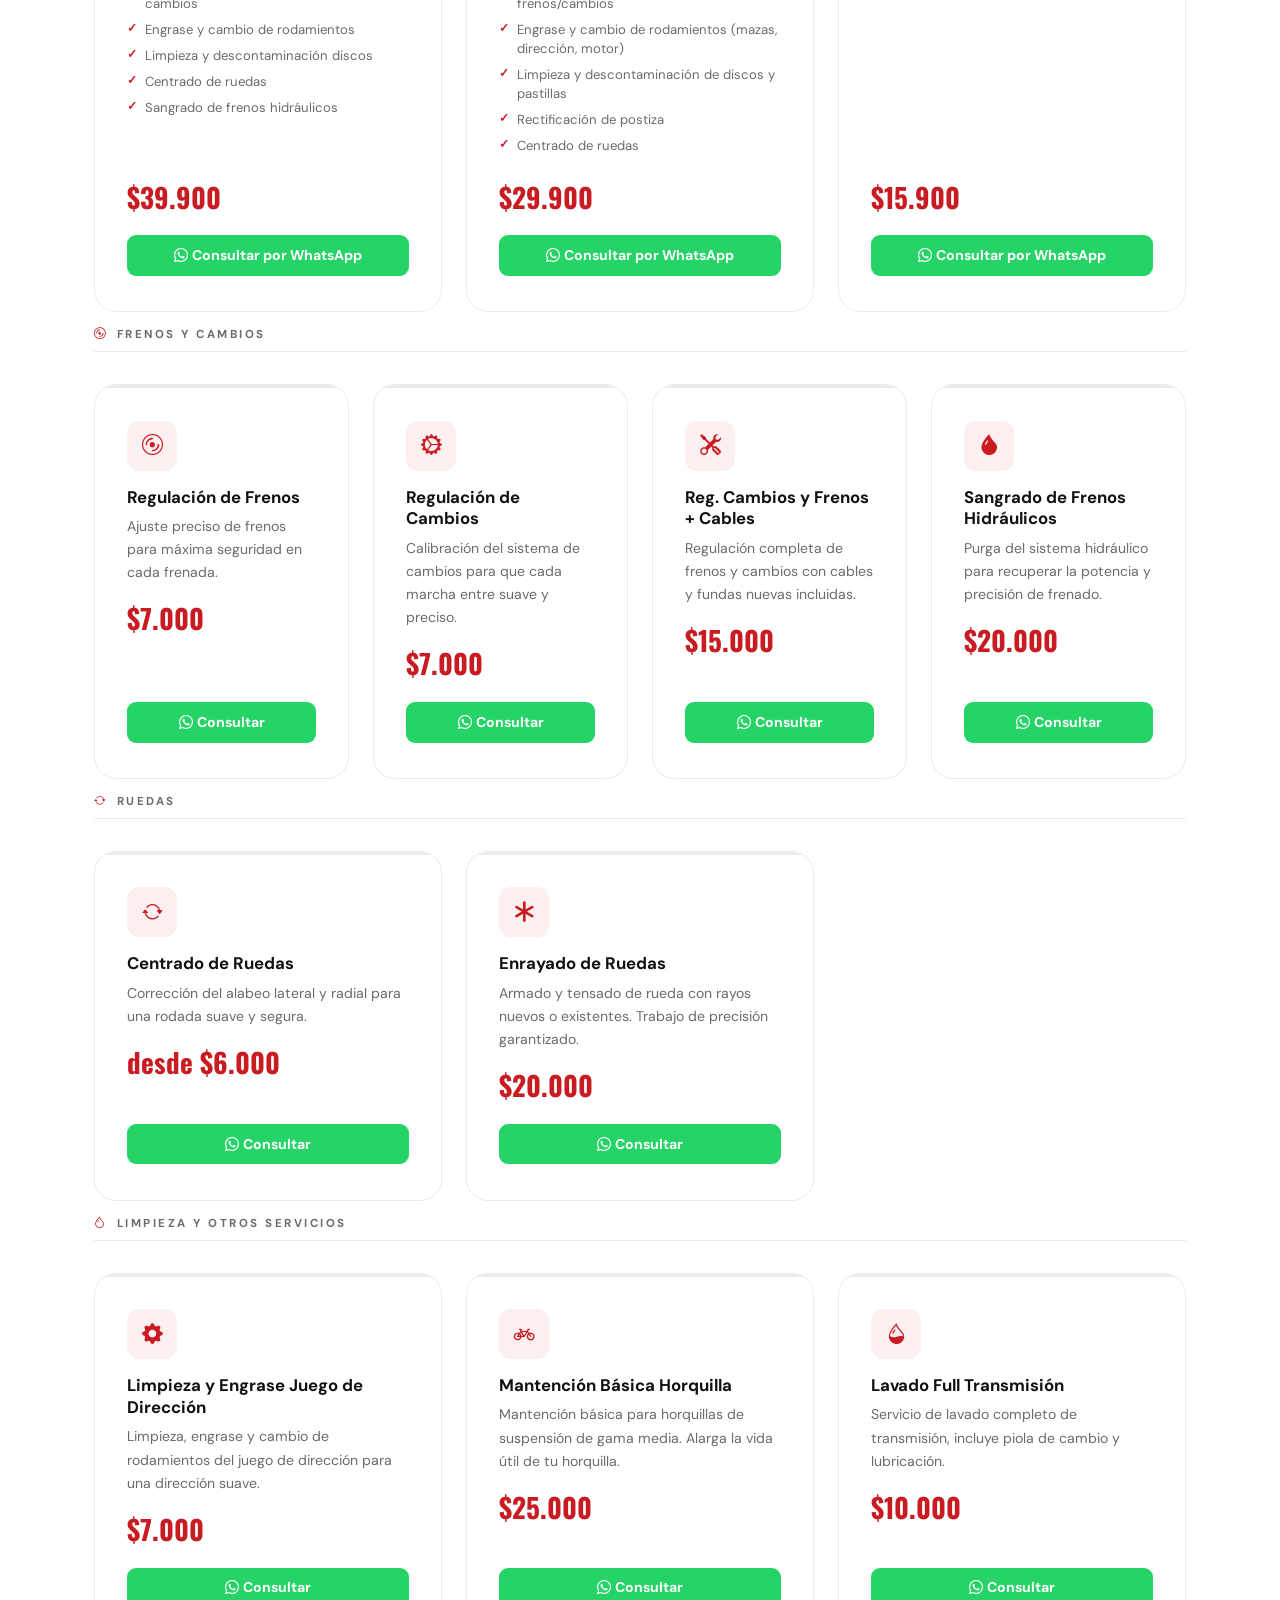
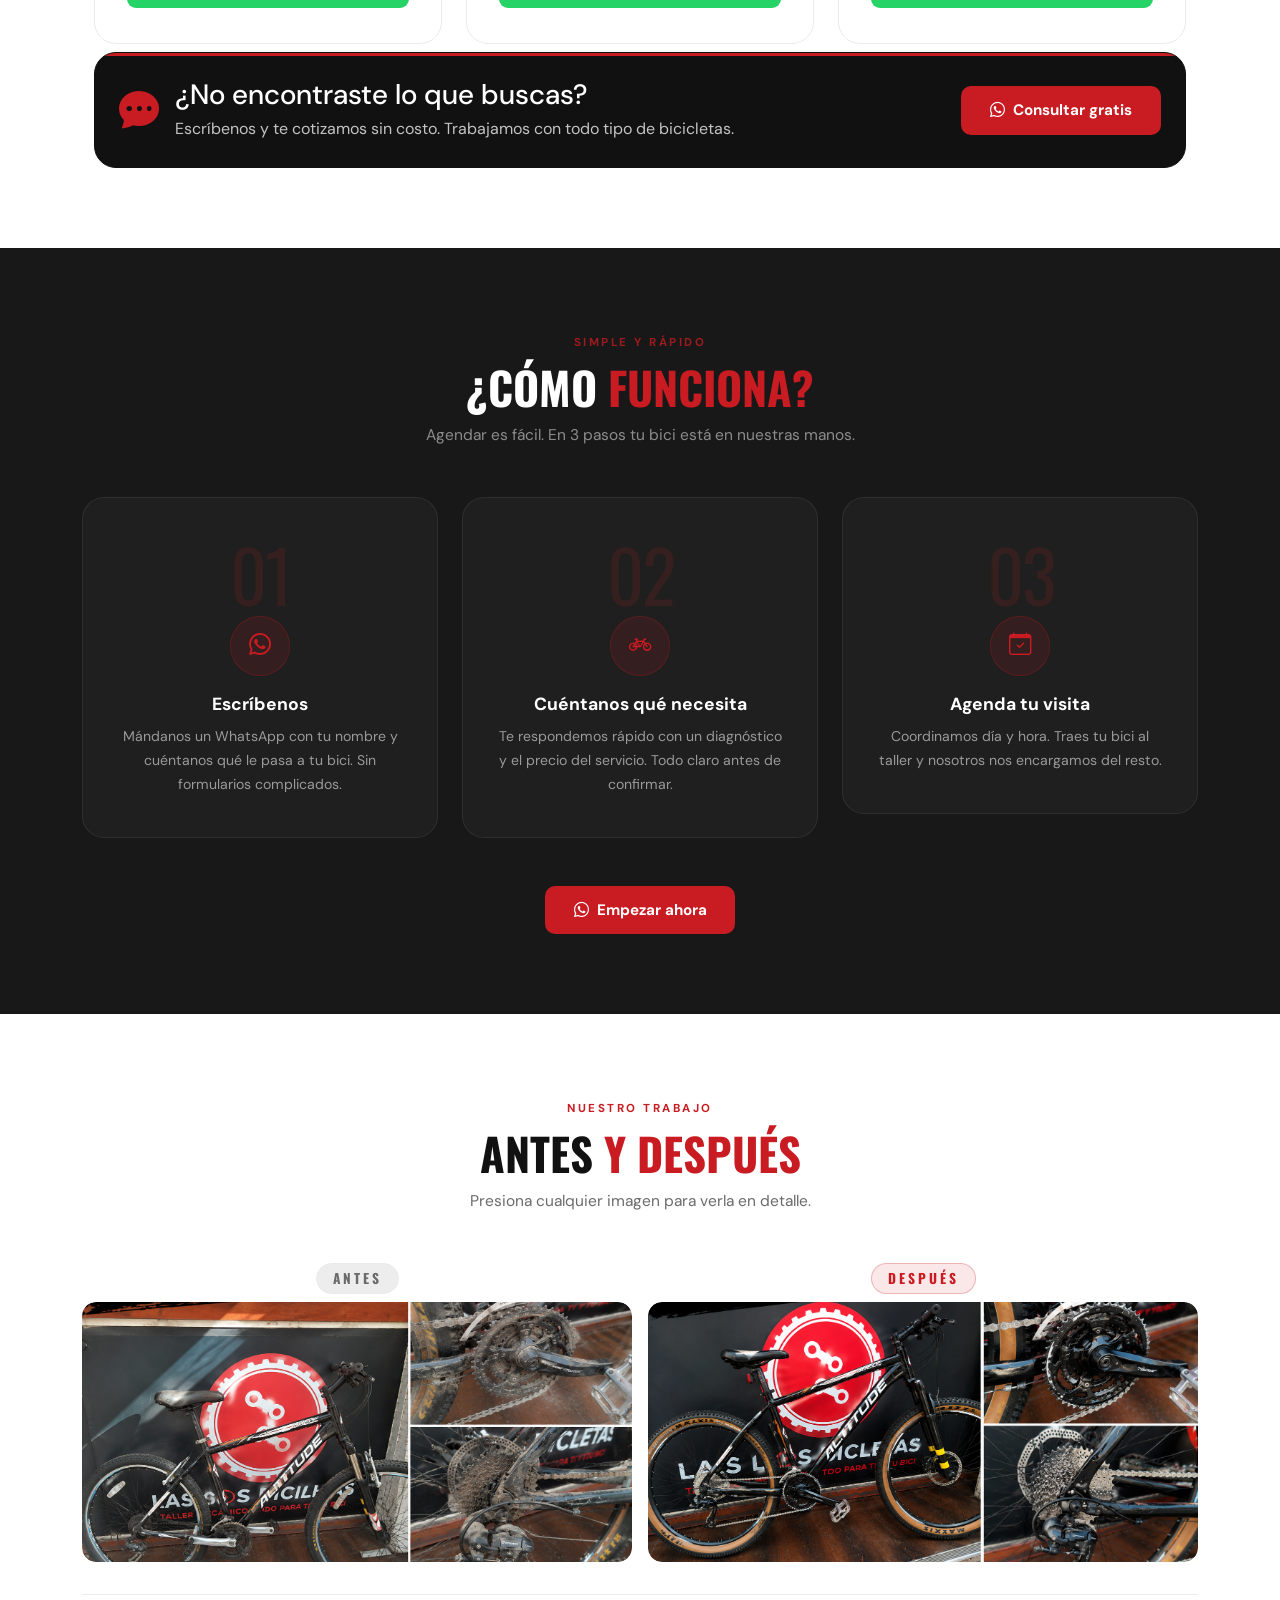
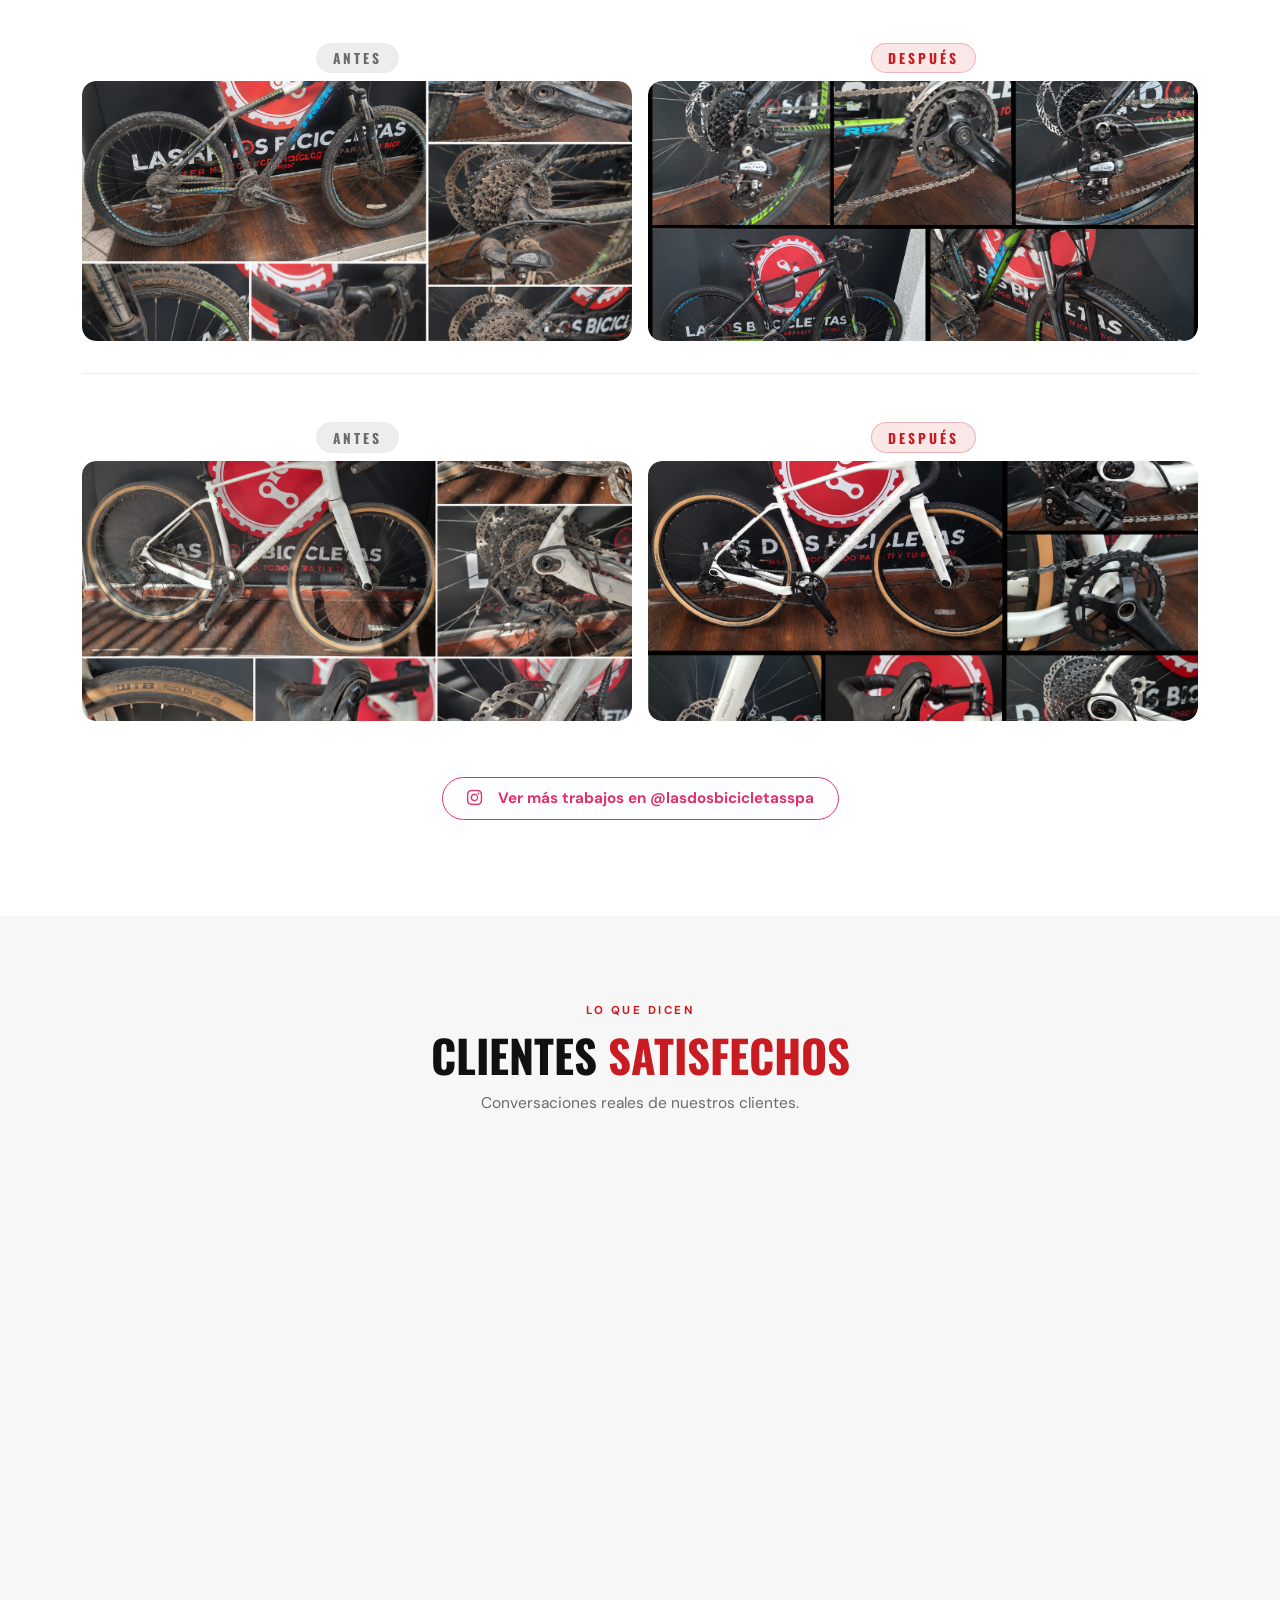
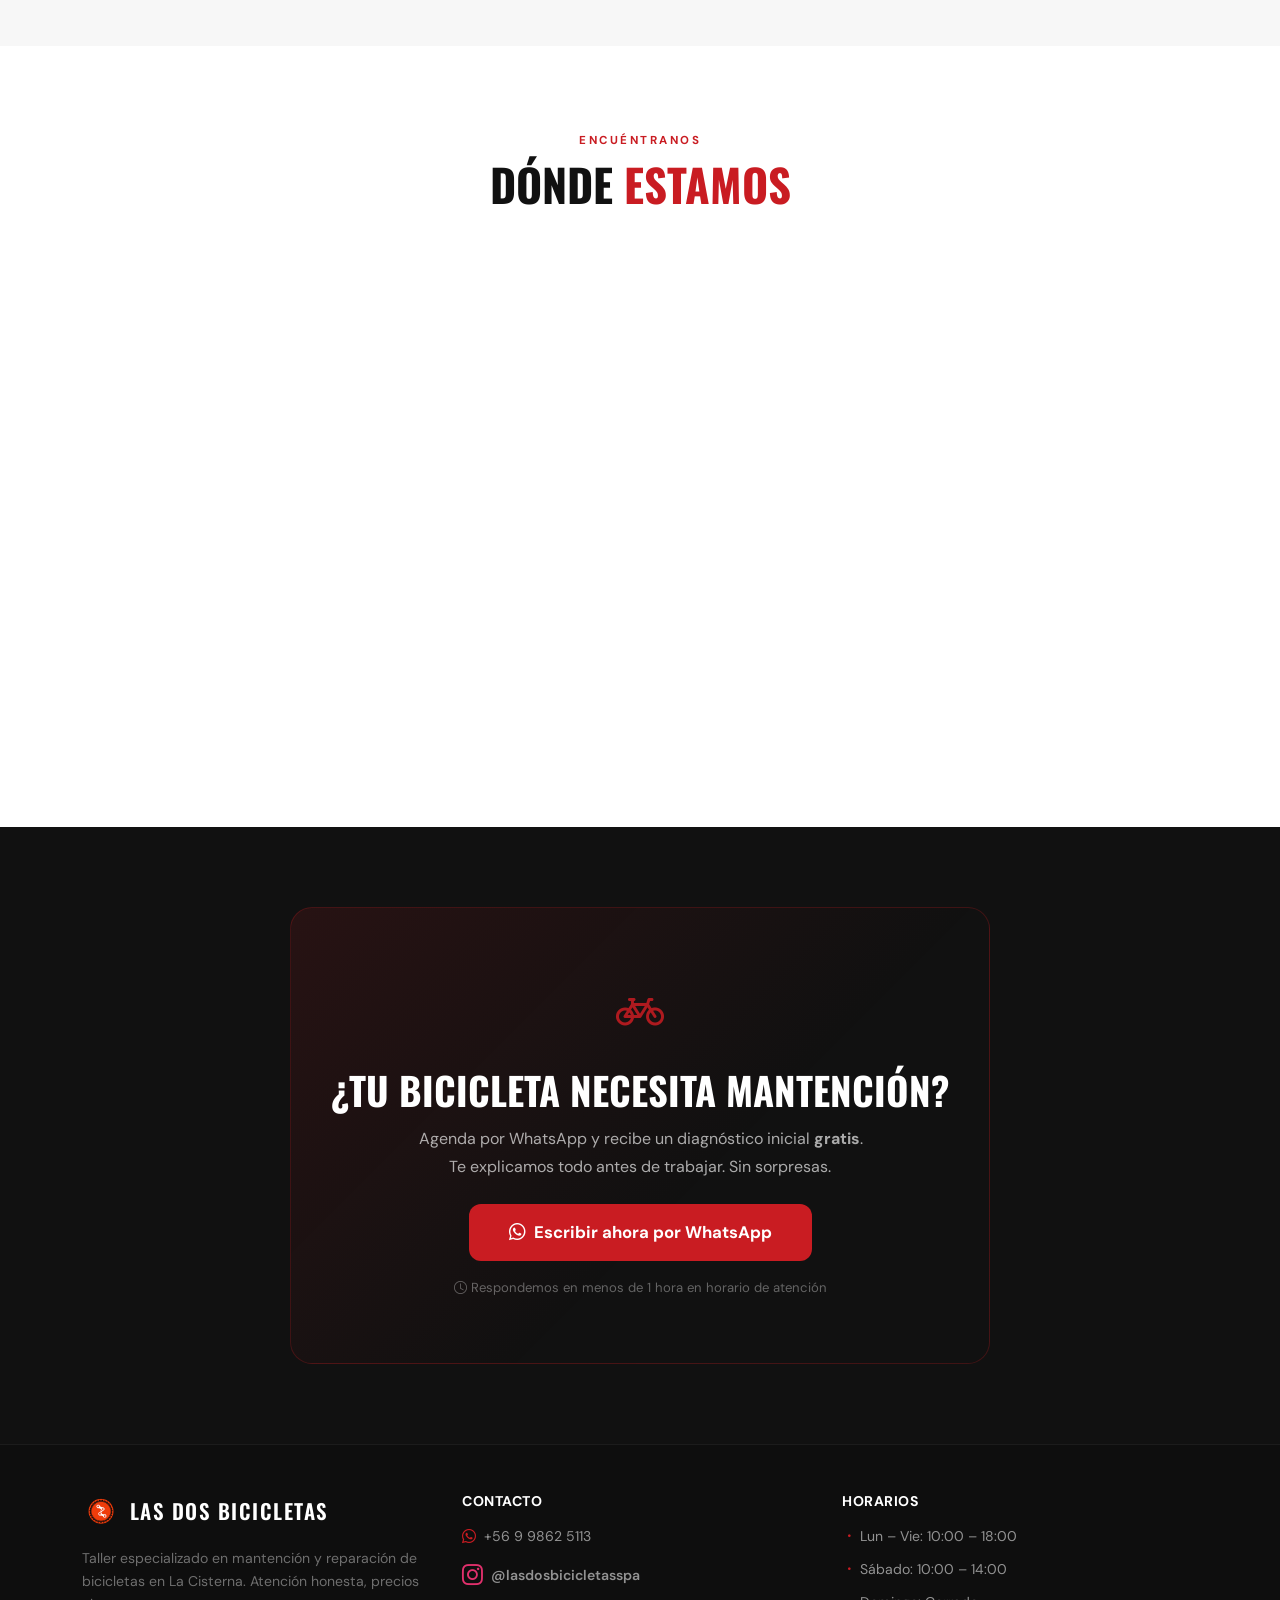
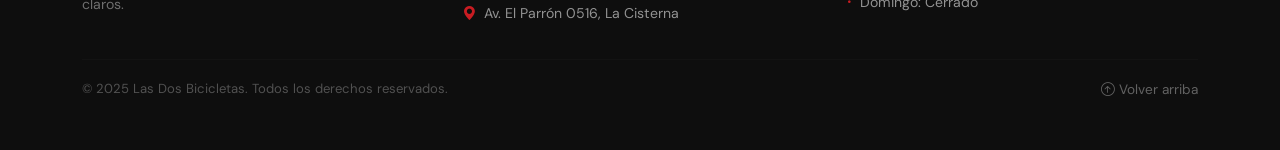
==== commit 58fa4205: "hi" ====
--- a/index.html
+++ b/index.html
@@ -3,15 +3,41 @@
 <head>
   <meta charset="UTF-8" />
   <meta name="viewport" content="width=device-width, initial-scale=1.0" />
-  <meta name="description" content="Las Dos Bicicletas — Taller de bicicletas en La Cisterna. Mantención profesional, precios claros, agenda por WhatsApp." />
-  <title>Las Dos Bicicletas | Taller de Bicicletas — La Cisterna</title>
+  <meta name="description" content="Taller de bicicletas en La Cisterna, Santiago. Mantención, reparación y ajuste profesional. Agenda rápida por WhatsApp. Precios claros sin sorpresas." />
+  <meta name="keywords" content="taller bicicletas la cisterna, mantención bicicletas santiago, reparación bicicletas la cisterna, taller bici santiago sur, mantención MTB santiago" />
+  <meta name="robots" content="index, follow" />
+  <meta property="og:title" content="Las Dos Bicicletas | Taller en La Cisterna" />
+  <meta property="og:description" content="Mantención y reparación profesional de bicicletas en La Cisterna. Agenda por WhatsApp." />
+  <meta property="og:type" content="website" />
+  <title>Las Dos Bicicletas | Taller de Bicicletas en La Cisterna, Santiago</title>
+
+  <!-- Schema Local Business -->
+  <script type="application/ld+json">
+  {
+    "@context": "https://schema.org",
+    "@type": "LocalBusiness",
+    "name": "Las Dos Bicicletas",
+    "description": "Taller especializado en mantención y reparación de bicicletas en La Cisterna, Santiago.",
+    "telephone": "+56998625113",
+    "address": {
+      "@type": "PostalAddress",
+      "streetAddress": "Av. El Parrón 0516",
+      "addressLocality": "La Cisterna",
+      "addressRegion": "Región Metropolitana",
+      "addressCountry": "CL"
+    },
+    "openingHours": ["Mo-Fr 10:00-18:00", "Sa 10:00-14:00"],
+    "priceRange": "$$",
+    "sameAs": ["https://instagram.com/lasdosbicicletasspa"]
+  }
+  </script>
 
   <!-- Bootstrap 5 -->
   <link href="https://cdn.jsdelivr.net/npm/bootstrap@5.3.2/dist/css/bootstrap.min.css" rel="stylesheet" />
   <!-- Bootstrap Icons -->
   <link href="https://cdn.jsdelivr.net/npm/bootstrap-icons@1.11.3/font/bootstrap-icons.css" rel="stylesheet" />
-  <!-- Google Fonts -->
-  <link href="https://fonts.googleapis.com/css2?family=Bebas+Neue&family=DM+Sans:wght@400;500;600;700&display=swap" rel="stylesheet" />
+  <!-- Google Fonts — cambiado a Oswald + DM Sans -->
+  <link href="https://fonts.googleapis.com/css2?family=Oswald:wght@500;600;700&family=DM+Sans:wght@400;500;600;700&display=swap" rel="stylesheet" />
   <!-- Favicon -->
   <link rel="icon" type="image/png" href="assets/images/logo-favicon.png" />
   <!-- Estilos propios -->
@@ -47,21 +73,46 @@
 
 <!-- ========== HERO ========== -->
 <section class="hero-section" id="inicio">
-  <div class="hero-bg-texture"></div>
+  <!-- Fondo: reemplaza con foto real del taller → assets/images/hero-bg.jpg -->
+  <div class="hero-bg-photo"></div>
+  <div class="hero-bg-overlay"></div>
   <div class="container hero-content">
     <div class="row align-items-center min-vh-100 py-5">
-      <div class="col-lg-7 py-5">
+      <div class="col-lg-8 py-5">
         <div class="hero-badge animate-fade-up">
-          <i class="bi bi-geo-alt-fill me-1"></i> La Cisterna, Santiago
+          <i class="bi bi-geo-alt-fill me-1"></i> Taller físico en La Cisterna, Santiago
         </div>
         <h1 class="hero-title animate-fade-up delay-1">
-          Tu bicicleta<br />
-          <span class="text-red">en óptimas<br />condiciones.</span>
+          Mantención y reparación<br />
+          <span class="text-red">de bicicletas</span><br />
+          en La Cisterna
         </h1>
         <p class="hero-subtitle animate-fade-up delay-2">
-          Taller especializado en mantención y reparación de bicicletas. Atención profesional, precios claros y agenda rápida por WhatsApp.
+          Atención profesional, precios claros y agenda rápida por WhatsApp.<br class="d-none d-md-block" />
+          Te explicamos todo antes de trabajar. Sin sorpresas.
         </p>
-        <div class="hero-ctas animate-fade-up delay-3">
+
+        <!-- Prueba social -->
+        <div class="hero-social-proof animate-fade-up delay-3">
+          <div class="proof-item">
+            <span class="proof-number">+300</span>
+            <span class="proof-label">Bicicletas reparadas</span>
+          </div>
+          <div class="proof-divider"></div>
+          <div class="proof-item">
+            <span class="proof-number">⭐ 5.0</span>
+            <span class="proof-label">Atención personalizada</span>
+          </div>
+          <div class="proof-divider"></div>
+          <div class="proof-item">
+            <span class="proof-number">
+              <i class="bi bi-shop-window" style="font-size:1.1rem"></i>
+            </span>
+            <span class="proof-label">Taller físico propio</span>
+          </div>
+        </div>
+
+        <div class="hero-ctas animate-fade-up delay-4">
           <a href="https://wa.me/56998625113?text=Hola%2C%20quiero%20agendar%20una%20mantenci%C3%B3n" target="_blank" rel="noopener" class="btn btn-primary-ldb btn-lg me-2 mb-2">
             <i class="bi bi-whatsapp me-2"></i>Agenda por WhatsApp
           </a>
@@ -70,16 +121,16 @@
           </a>
         </div>
         <div class="hero-trust animate-fade-up delay-4">
+          <span><i class="bi bi-check-circle-fill text-red me-1"></i>Diagnóstico honesto</span>
+          <span><i class="bi bi-check-circle-fill text-red me-1"></i>Presupuesto gratis</span>
           <span><i class="bi bi-check-circle-fill text-red me-1"></i>Sin costo de agenda</span>
-          <span><i class="bi bi-check-circle-fill text-red me-1"></i>Presupuesto gratis</span>
-          <span><i class="bi bi-check-circle-fill text-red me-1"></i>Atención personalizada</span>
-        </div>
-      </div>
-      <div class="col-lg-5 d-none d-lg-flex justify-content-center">
+        </div>
+      </div>
+      <div class="col-lg-4 d-none d-lg-flex justify-content-center">
         <div class="hero-visual">
           <div class="hero-ring"></div>
           <div class="hero-icon-wrap">
-            <img src="assets/images/logo-hero.png" alt="Las Dos Bicicletas" class="hero-logo-img" />
+            <img src="assets/images/logo-hero.png" alt="Las Dos Bicicletas" class="hero-logo-img" loading="eager" />
           </div>
         </div>
       </div>
@@ -96,26 +147,26 @@
     <div class="row g-3 text-center">
       <div class="col-6 col-md-3">
         <div class="trust-item">
-          <i class="bi bi-person-check-fill trust-icon"></i>
-          <span>Atención personalizada</span>
+          <div class="trust-number">+300</div>
+          <div class="trust-label">Bicicletas reparadas</div>
         </div>
       </div>
       <div class="col-6 col-md-3">
         <div class="trust-item">
-          <i class="bi bi-tag-fill trust-icon"></i>
-          <span>Precios claros</span>
+          <div class="trust-number">⭐ 5.0</div>
+          <div class="trust-label">Satisfacción de clientes</div>
         </div>
       </div>
       <div class="col-6 col-md-3">
         <div class="trust-item">
-          <i class="bi bi-shop-window trust-icon"></i>
-          <span>Taller físico</span>
+          <div class="trust-number"><i class="bi bi-shop-window"></i></div>
+          <div class="trust-label">Taller físico propio</div>
         </div>
       </div>
       <div class="col-6 col-md-3">
         <div class="trust-item">
-          <i class="bi bi-tools trust-icon"></i>
-          <span>Servicio especializado</span>
+          <div class="trust-number"><i class="bi bi-shield-check"></i></div>
+          <div class="trust-label">Diagnóstico honesto</div>
         </div>
       </div>
     </div>
@@ -407,83 +458,81 @@
     <div class="section-header text-center mb-5">
       <span class="section-label">Nuestro trabajo</span>
       <h2 class="section-title">Antes <span class="text-red">y después</span></h2>
-      <p class="section-sub">Cada bici que pasa por nuestro taller sale lista para rodar.</p>
-    </div>
-    <div class="row g-3">
-
-      <!-- Foto 1 -->
-      <div class="col-6 col-md-4">
-        <div class="gallery-item">
-          <!-- Reemplaza el placeholder por: <img src="assets/images/antes-despues-1.jpg" ...> -->
-          <div class="gallery-placeholder">
-            <i class="bi bi-image"></i>
-            <span>antes-despues-1.jpg</span>
-          </div>
-          <div class="gallery-label">Antes y después</div>
-        </div>
-      </div>
-
-      <!-- Foto 2 -->
-      <div class="col-6 col-md-4">
-        <div class="gallery-item">
-          <!-- Reemplaza el placeholder por: <img src="assets/images/antes-despues-2.jpg" ...> -->
-          <div class="gallery-placeholder">
-            <i class="bi bi-image"></i>
-            <span>antes-despues-2.jpg</span>
-          </div>
-          <div class="gallery-label">Antes y después</div>
-        </div>
-      </div>
-
-      <!-- Foto 3 -->
-      <div class="col-6 col-md-4">
-        <div class="gallery-item">
-          <!-- Reemplaza el placeholder por: <img src="assets/images/antes-despues-3.jpg" ...> -->
-          <div class="gallery-placeholder">
-            <i class="bi bi-image"></i>
-            <span>antes-despues-3.jpg</span>
-          </div>
-          <div class="gallery-label">Antes y después</div>
-        </div>
-      </div>
-
-      <!-- Foto 4 -->
-      <div class="col-6 col-md-4">
-        <div class="gallery-item">
-          <!-- Reemplaza el placeholder por: <img src="assets/images/antes-despues-4.jpg" ...> -->
-          <div class="gallery-placeholder">
-            <i class="bi bi-image"></i>
-            <span>antes-despues-4.jpg</span>
-          </div>
-          <div class="gallery-label">Antes y después</div>
-        </div>
-      </div>
-
-      <!-- Foto 5 -->
-      <div class="col-6 col-md-4">
-        <div class="gallery-item">
-          <!-- Reemplaza el placeholder por: <img src="assets/images/antes-despues-5.jpg" ...> -->
-          <div class="gallery-placeholder">
-            <i class="bi bi-image"></i>
-            <span>antes-despues-5.jpg</span>
-          </div>
-          <div class="gallery-label">Antes y después</div>
-        </div>
-      </div>
-
-      <!-- Foto 6 -->
-      <div class="col-6 col-md-4">
-        <div class="gallery-item">
-          <!-- Reemplaza el placeholder por: <img src="assets/images/antes-despues-6.jpg" ...> -->
-          <div class="gallery-placeholder">
-            <i class="bi bi-image"></i>
-            <span>antes-despues-6.jpg</span>
-          </div>
-          <div class="gallery-label">Antes y después</div>
-        </div>
-      </div>
-
-    </div>
+      <p class="section-sub">Presiona cualquier imagen para verla en detalle.</p>
+    </div>
+
+    <!-- Caso 1 -->
+    <div class="antes-despues-row mb-5">
+      <div class="row g-3 align-items-center">
+        <div class="col-6">
+          <div class="ad-label-wrap">
+            <span class="ad-label ad-label-antes">ANTES</span>
+          </div>
+          <div class="gallery-item" onclick="openLightbox(this)">
+            <img src="assets/images/antes-despues-1.jpg" alt="Antes — caso 1" loading="lazy" />
+            <div class="gallery-zoom-hint"><i class="bi bi-zoom-in"></i></div>
+          </div>
+        </div>
+        <div class="col-6">
+          <div class="ad-label-wrap">
+            <span class="ad-label ad-label-despues">DESPUÉS</span>
+          </div>
+          <div class="gallery-item" onclick="openLightbox(this)">
+            <img src="assets/images/antes-despues-2.jpg" alt="Después — caso 1" loading="lazy" />
+            <div class="gallery-zoom-hint"><i class="bi bi-zoom-in"></i></div>
+          </div>
+        </div>
+      </div>
+    </div>
+
+    <!-- Caso 2 -->
+    <div class="antes-despues-row mb-5">
+      <div class="row g-3 align-items-center">
+        <div class="col-6">
+          <div class="ad-label-wrap">
+            <span class="ad-label ad-label-antes">ANTES</span>
+          </div>
+          <div class="gallery-item" onclick="openLightbox(this)">
+            <img src="assets/images/antes-despues-3.jpg" alt="Antes — caso 2" loading="lazy" />
+            <div class="gallery-zoom-hint"><i class="bi bi-zoom-in"></i></div>
+          </div>
+        </div>
+        <div class="col-6">
+          <div class="ad-label-wrap">
+            <span class="ad-label ad-label-despues">DESPUÉS</span>
+          </div>
+          <div class="gallery-item" onclick="openLightbox(this)">
+            <img src="assets/images/antes-despues-4.jpg" alt="Después — caso 2" loading="lazy" />
+            <div class="gallery-zoom-hint"><i class="bi bi-zoom-in"></i></div>
+          </div>
+        </div>
+      </div>
+    </div>
+
+    <!-- Caso 3 -->
+    <div class="antes-despues-row mb-4">
+      <div class="row g-3 align-items-center">
+        <div class="col-6">
+          <div class="ad-label-wrap">
+            <span class="ad-label ad-label-antes">ANTES</span>
+          </div>
+          <div class="gallery-item" onclick="openLightbox(this)">
+            <img src="assets/images/antes-despues-5.jpg" alt="Antes — caso 3" loading="lazy" />
+            <div class="gallery-zoom-hint"><i class="bi bi-zoom-in"></i></div>
+          </div>
+        </div>
+        <div class="col-6">
+          <div class="ad-label-wrap">
+            <span class="ad-label ad-label-despues">DESPUÉS</span>
+          </div>
+          <div class="gallery-item" onclick="openLightbox(this)">
+            <img src="assets/images/antes-despues-6.jpg" alt="Después — caso 3" loading="lazy" />
+            <div class="gallery-zoom-hint"><i class="bi bi-zoom-in"></i></div>
+          </div>
+        </div>
+      </div>
+    </div>
+
     <p class="text-center mt-4">
       <a href="https://instagram.com/lasdosbicicletasspa" target="_blank" rel="noopener" class="ig-gallery-link">
         <i class="bi bi-instagram me-2"></i>Ver más trabajos en @lasdosbicicletasspa
@@ -492,6 +541,12 @@
   </div>
 </section>
 
+<!-- ========== LIGHTBOX ========== -->
+<div id="lightbox" onclick="closeLightbox()">
+  <button class="lightbox-close" onclick="closeLightbox()"><i class="bi bi-x-lg"></i></button>
+  <img id="lightbox-img" src="" alt="Imagen ampliada" />
+</div>
+
 <!-- ========== TESTIMONIOS ========== -->
 <section class="section-ldb section-gray py-6" id="testimonios">
   <div class="container">
@@ -505,36 +560,21 @@
       <!-- Pantallazo 1 -->
       <div class="col-sm-6 col-lg-4">
         <div class="screenshot-card">
-          <!-- Reemplaza el placeholder por: <img src="assets/images/testimonio-1.jpg" ...> -->
-          <div class="screenshot-placeholder">
-            <i class="bi bi-chat-left-text"></i>
-            <span>testimonio-1.jpg</span>
-            <small>Pantallazo de WhatsApp o Instagram</small>
-          </div>
+          <img src="assets/images/testimonio-1.jpg" alt="Cliente satisfecho — Las Dos Bicicletas" loading="lazy" />
         </div>
       </div>
 
       <!-- Pantallazo 2 -->
       <div class="col-sm-6 col-lg-4">
         <div class="screenshot-card">
-          <!-- Reemplaza el placeholder por: <img src="assets/images/testimonio-2.jpg" ...> -->
-          <div class="screenshot-placeholder">
-            <i class="bi bi-chat-left-text"></i>
-            <span>testimonio-2.jpg</span>
-            <small>Pantallazo de WhatsApp o Instagram</small>
-          </div>
+          <img src="assets/images/testimonio-2.jpg" alt="Cliente satisfecho — Las Dos Bicicletas" loading="lazy" />
         </div>
       </div>
 
       <!-- Pantallazo 3 -->
       <div class="col-sm-6 col-lg-4">
         <div class="screenshot-card">
-          <!-- Reemplaza el placeholder por: <img src="assets/images/testimonio-3.jpg" ...> -->
-          <div class="screenshot-placeholder">
-            <i class="bi bi-chat-left-text"></i>
-            <span>testimonio-3.jpg</span>
-            <small>Pantallazo de WhatsApp o Instagram</small>
-          </div>
+          <img src="assets/images/testimonio-3.jpg" alt="Cliente satisfecho — Las Dos Bicicletas" loading="lazy" />
         </div>
       </div>
 
@@ -607,6 +647,21 @@
   </div>
 </section>
 
+<!-- ========== CTA FINAL ========== -->
+<section class="cta-final-section py-6">
+  <div class="container">
+    <div class="cta-final-card text-center">
+      <div class="cta-final-icon mb-3"><i class="bi bi-bicycle"></i></div>
+      <h2 class="cta-final-title">¿Tu bicicleta necesita mantención?</h2>
+      <p class="cta-final-sub">Agenda por WhatsApp y recibe un diagnóstico inicial <strong>gratis</strong>.<br class="d-none d-md-block" />Te explicamos todo antes de trabajar. Sin sorpresas.</p>
+      <a href="https://wa.me/56998625113?text=Hola%2C%20quiero%20agendar%20una%20mantenci%C3%B3n%20y%20recibir%20un%20diagn%C3%B3stico%20gratis." target="_blank" rel="noopener" class="btn btn-primary-ldb btn-xl mt-2">
+        <i class="bi bi-whatsapp me-2"></i>Escribir ahora por WhatsApp
+      </a>
+      <p class="cta-final-note mt-3"><i class="bi bi-clock me-1"></i>Respondemos en menos de 1 hora en horario de atención</p>
+    </div>
+  </div>
+</section>
+
 <!-- ========== FOOTER ========== -->
 <footer class="footer-ldb py-5">
   <div class="container">
@@ -616,7 +671,7 @@
           <img src="assets/images/logo-footer.png" alt="Las Dos Bicicletas" class="footer-logo" />
           <span class="brand-text">Las Dos Bicicletas</span>
         </div>
-        <p class="footer-tagline">Taller especializado en mantención y reparación de bicicletas en La Cisterna.</p>
+        <p class="footer-tagline">Taller especializado en mantención y reparación de bicicletas en La Cisterna. Atención honesta, precios claros.</p>
       </div>
       <div class="col-md-4">
         <h5 class="footer-heading">Contacto</h5>
@@ -653,14 +708,17 @@
 </footer>
 
 <!-- ========== BOTÓN FLOTANTE WHATSAPP ========== -->
-<a href="https://wa.me/56998625113?text=Hola%2C%20vi%20su%20web%20y%20quiero%20consultar%20sobre%20mis%20bicicleta." target="_blank" rel="noopener" class="whatsapp-float" aria-label="Contactar por WhatsApp">
-  <i class="bi bi-whatsapp"></i>
-  <span class="wa-float-pulse"></span>
-</a>
+<div class="wa-float-wrapper">
+  <span class="wa-float-tooltip">¿Necesitas ayuda?</span>
+  <a href="https://wa.me/56998625113?text=Hola%2C%20vi%20su%20web%20y%20quiero%20consultar%20sobre%20mi%20bicicleta." target="_blank" rel="noopener" class="whatsapp-float" aria-label="Contactar por WhatsApp">
+    <i class="bi bi-whatsapp"></i>
+    <span class="wa-float-pulse"></span>
+  </a>
+</div>
 
 <!-- Bootstrap JS -->
 <script src="https://cdn.jsdelivr.net/npm/bootstrap@5.3.2/dist/js/bootstrap.bundle.min.js"></script>
 <!-- JS propio -->
 <script src="js/main.js"></script>
 </body>
-</html>
+</html>
--- a/css/style.css
+++ b/css/style.css
@@ -1,104 +1,94 @@
 /* ============================================================
    LAS DOS BICICLETAS — ESTILOS SITIO PÚBLICO
-   Paleta: Rojo #E31E24 · Negro #111111 · Blanco #FFFFFF
+   Paleta: Rojo #C91C22 · Negro #111111 · Blanco #FFFFFF
    ============================================================ */
 
 :root {
-  --red: #E31E24;
-  --red-dark: #b81518;
+  --red: #C91C22;
+  --red-dark: #a81519;
+  --red-glow: rgba(201, 28, 34, 0.35);
   --black: #111111;
-  --dark: #1a1a1a;
-  --dark-2: #222222;
-  --gray: #f5f5f5;
-  --gray-2: #e8e8e8;
-  --text: #333333;
-  --text-light: #666666;
+  --dark: #181818;
+  --dark-2: #1f1f1f;
+  --gray: #f7f7f7;
+  --gray-2: #ebebeb;
+  --text: #2e2e2e;
+  --text-light: #6b6b6b;
   --white: #ffffff;
-  --font-display: 'Bebas Neue', sans-serif;
+  --font-display: 'Oswald', sans-serif;
   --font-body: 'DM Sans', sans-serif;
-  --shadow: 0 4px 24px rgba(0,0,0,0.10);
-  --shadow-lg: 0 8px 40px rgba(0,0,0,0.16);
-  --radius: 12px;
-  --radius-lg: 20px;
+  --shadow: 0 10px 30px rgba(0,0,0,0.06), 0 2px 8px rgba(0,0,0,0.04);
+  --shadow-lg: 0 18px 60px rgba(0,0,0,0.10), 0 8px 24px rgba(0,0,0,0.06);
+  --radius: 14px;
+  --radius-lg: 22px;
   --transition: 0.25s cubic-bezier(0.4, 0, 0.2, 1);
 }
 
-/* ---- BASE ---- */
 *, *::before, *::after { box-sizing: border-box; }
-
 html { scroll-behavior: smooth; }
-
 body {
   font-family: var(--font-body);
   color: var(--text);
   background: var(--white);
-  line-height: 1.6;
+  line-height: 1.65;
   overflow-x: hidden;
 }
-
 .py-6 { padding-top: 5rem; padding-bottom: 5rem; }
-
 .text-red { color: var(--red) !important; }
 
 /* ---- NAVBAR ---- */
 .ldb-navbar {
-  background: rgba(17, 17, 17, 0.97);
-  backdrop-filter: blur(12px);
-  border-bottom: 2px solid var(--red);
-  padding: 0.75rem 0;
-  transition: var(--transition);
-}
-
+  background: rgba(17,17,17,0.97);
+  backdrop-filter: blur(16px);
+  -webkit-backdrop-filter: blur(16px);
+  border-bottom: 1.5px solid rgba(201,28,34,0.6);
+  padding: 0.7rem 0;
+  transition: var(--transition);
+}
 .ldb-navbar.scrolled {
-  padding: 0.4rem 0;
-  box-shadow: 0 4px 20px rgba(0,0,0,0.3);
-}
-
-.navbar-brand {
-  display: flex;
-  align-items: center;
-  gap: 0.5rem;
-  text-decoration: none;
-}
-
-.brand-icon { font-size: 1.5rem; }
-
+  padding: 0.35rem 0;
+  box-shadow: 0 4px 24px rgba(0,0,0,0.35);
+}
+.navbar-brand { display: flex; align-items: center; gap: 0.6rem; text-decoration: none; }
 .brand-text {
   font-family: var(--font-display);
-  font-size: 1.4rem;
-  letter-spacing: 1px;
+  font-size: 1.3rem;
+  font-weight: 600;
+  letter-spacing: 1.5px;
   color: var(--white);
   line-height: 1;
-}
-
+  text-transform: uppercase;
+}
 .nav-link {
-  color: rgba(255,255,255,0.85) !important;
+  color: rgba(255,255,255,0.8) !important;
   font-weight: 500;
-  padding: 0.5rem 0.75rem !important;
+  font-size: 0.9rem;
+  padding: 0.45rem 0.8rem !important;
   border-radius: 6px;
   transition: var(--transition);
 }
-
-.nav-link:hover {
-  color: var(--white) !important;
-  background: rgba(255,255,255,0.08);
-}
-
+.nav-link:hover { color: var(--white) !important; background: rgba(255,255,255,0.07); }
 .btn-wa-nav {
   background: #25D366;
   color: var(--white) !important;
-  font-weight: 600;
+  font-weight: 700;
   border-radius: 8px;
-  padding: 0.5rem 1.25rem;
+  padding: 0.5rem 1.2rem;
+  font-size: 0.9rem;
   transition: var(--transition);
   white-space: nowrap;
-}
-
+  text-decoration: none;
+}
 .btn-wa-nav:hover {
-  background: #1ebe5d;
-  transform: translateY(-1px);
-  box-shadow: 0 4px 12px rgba(37, 211, 102, 0.35);
-}
+  background: #1eb85a;
+  transform: translateY(-1px) scale(1.01);
+  box-shadow: 0 4px 14px rgba(37,211,102,0.35);
+}
+
+/* ---- LOGO ---- */
+.brand-logo { height: 36px; width: auto; object-fit: contain; }
+.hero-logo-img { width: 210px; height: 210px; object-fit: contain; border-radius: 50%; }
+.footer-logo { height: 38px; width: auto; object-fit: contain; }
 
 /* ---- HERO ---- */
 .hero-section {
@@ -107,844 +97,630 @@
   overflow: hidden;
   min-height: 100vh;
 }
-
-.hero-bg-texture {
+.hero-bg-photo {
   position: absolute;
   inset: 0;
-  background-image:
-    radial-gradient(circle at 20% 50%, rgba(227, 30, 36, 0.12) 0%, transparent 50%),
-    radial-gradient(circle at 80% 20%, rgba(227, 30, 36, 0.06) 0%, transparent 40%),
-    repeating-linear-gradient(
-      45deg,
-      transparent,
-      transparent 40px,
-      rgba(255,255,255,0.012) 40px,
-      rgba(255,255,255,0.012) 41px
-    );
-  pointer-events: none;
-}
-
+  background-image: url('../assets/images/hero-bg.jpg');
+  background-size: cover;
+  background-position: center;
+  background-color: var(--black);
+  filter: saturate(0.85);
+}
+.hero-bg-overlay {
+  position: absolute;
+  inset: 0;
+  background: linear-gradient(105deg, rgba(0,0,0,0.88) 0%, rgba(0,0,0,0.70) 50%, rgba(0,0,0,0.45) 100%);
+  z-index: 1;
+}
 .hero-content { position: relative; z-index: 2; }
-
 .hero-badge {
   display: inline-flex;
   align-items: center;
-  background: rgba(227, 30, 36, 0.15);
-  border: 1px solid rgba(227, 30, 36, 0.4);
-  color: #ff7070;
-  padding: 0.35rem 1rem;
+  background: rgba(201,28,34,0.18);
+  border: 1px solid rgba(201,28,34,0.45);
+  color: #ff8080;
+  padding: 0.3rem 1rem;
   border-radius: 999px;
-  font-size: 0.85rem;
+  font-size: 0.82rem;
   font-weight: 600;
   letter-spacing: 0.5px;
-  margin-bottom: 1.5rem;
-}
-
+  margin-bottom: 1.25rem;
+}
 .hero-title {
   font-family: var(--font-display);
-  font-size: clamp(3rem, 8vw, 6rem);
-  line-height: 1.0;
+  font-size: clamp(2.4rem, 6vw, 4.5rem);
+  font-weight: 700;
+  line-height: 1.05;
   color: var(--white);
-  letter-spacing: 1px;
-  margin-bottom: 1.25rem;
-}
-
+  letter-spacing: 0.5px;
+  text-transform: uppercase;
+  margin-bottom: 1.1rem;
+}
 .hero-subtitle {
-  font-size: 1.1rem;
-  color: rgba(255,255,255,0.7);
-  max-width: 520px;
-  line-height: 1.7;
+  font-size: 1.05rem;
+  color: rgba(255,255,255,0.72);
+  max-width: 540px;
+  line-height: 1.75;
+  margin-bottom: 1.75rem;
+}
+
+/* Prueba social hero */
+.hero-social-proof {
+  display: flex;
+  align-items: center;
+  background: rgba(255,255,255,0.05);
+  border: 1px solid rgba(255,255,255,0.1);
+  border-radius: 14px;
+  padding: 1rem 1.5rem;
   margin-bottom: 2rem;
-}
-
-.hero-ctas { margin-bottom: 1.5rem; }
-
+  backdrop-filter: blur(8px);
+  -webkit-backdrop-filter: blur(8px);
+  flex-wrap: wrap;
+}
+.proof-item {
+  display: flex;
+  flex-direction: column;
+  align-items: center;
+  flex: 1;
+  min-width: 90px;
+  padding: 0.25rem 0.5rem;
+}
+.proof-number {
+  font-family: var(--font-display);
+  font-size: 1.5rem;
+  font-weight: 700;
+  color: var(--white);
+  line-height: 1;
+  margin-bottom: 0.25rem;
+}
+.proof-label {
+  font-size: 0.72rem;
+  color: rgba(255,255,255,0.55);
+  font-weight: 500;
+  text-align: center;
+}
+.proof-divider {
+  width: 1px;
+  height: 40px;
+  background: rgba(255,255,255,0.12);
+  flex-shrink: 0;
+}
+
+.hero-ctas { margin-bottom: 1.25rem; }
 .btn-primary-ldb {
   background: var(--red);
   color: var(--white) !important;
   font-weight: 700;
   border: none;
   border-radius: 10px;
-  padding: 0.75rem 1.75rem;
+  padding: 0.8rem 1.8rem;
   transition: var(--transition);
   text-decoration: none;
   display: inline-flex;
   align-items: center;
-}
-
+  font-size: 0.95rem;
+}
 .btn-primary-ldb:hover {
   background: var(--red-dark);
-  transform: translateY(-2px);
-  box-shadow: 0 6px 20px rgba(227, 30, 36, 0.4);
+  transform: translateY(-2px) scale(1.01);
+  box-shadow: 0 8px 24px var(--red-glow);
   color: var(--white) !important;
 }
-
+.btn-primary-ldb.btn-xl {
+  padding: 1rem 2.5rem;
+  font-size: 1.05rem;
+  border-radius: 12px;
+}
 .btn-outline-ldb {
   background: transparent;
   color: var(--white) !important;
-  border: 2px solid rgba(255,255,255,0.3);
+  border: 1.5px solid rgba(255,255,255,0.28);
   font-weight: 600;
   border-radius: 10px;
-  padding: 0.75rem 1.75rem;
+  padding: 0.8rem 1.8rem;
   transition: var(--transition);
   text-decoration: none;
   display: inline-flex;
   align-items: center;
-}
-
+  font-size: 0.95rem;
+}
 .btn-outline-ldb:hover {
-  border-color: var(--white);
-  background: rgba(255,255,255,0.08);
+  border-color: rgba(255,255,255,0.6);
+  background: rgba(255,255,255,0.07);
   color: var(--white) !important;
 }
-
 .hero-trust {
   display: flex;
   flex-wrap: wrap;
   gap: 1rem;
-  font-size: 0.88rem;
-  color: rgba(255,255,255,0.65);
-}
-
+  font-size: 0.85rem;
+  color: rgba(255,255,255,0.55);
+}
 .hero-visual {
   position: relative;
-  width: 360px;
-  height: 360px;
+  width: 340px; height: 340px;
+  display: flex; align-items: center; justify-content: center;
+}
+.hero-ring {
+  position: absolute;
+  width: 310px; height: 310px;
+  border-radius: 50%;
+  border: 1.5px solid rgba(201,28,34,0.22);
+  animation: spin-slow 24s linear infinite;
+}
+.hero-ring::before {
+  content: '';
+  position: absolute;
+  width: 270px; height: 270px;
+  top: 18px; left: 18px;
+  border-radius: 50%;
+  border: 1px dashed rgba(255,255,255,0.06);
+}
+@keyframes spin-slow {
+  from { transform: rotate(0deg); }
+  to { transform: rotate(360deg); }
+}
+.hero-icon-wrap {
+  background: rgba(201,28,34,0.10);
+  border: 1.5px solid rgba(201,28,34,0.25);
+  border-radius: 50%;
+  width: 260px; height: 260px;
+  display: flex; align-items: center; justify-content: center;
+  position: relative; z-index: 2;
+  backdrop-filter: blur(4px);
+}
+.hero-scroll-hint {
+  position: absolute;
+  bottom: 2rem; left: 50%;
+  transform: translateX(-50%);
+  color: rgba(255,255,255,0.25);
+  font-size: 1.4rem;
+  animation: bounce-down 2.2s ease-in-out infinite;
+  z-index: 2;
+}
+@keyframes bounce-down {
+  0%, 100% { transform: translateX(-50%) translateY(0); }
+  50% { transform: translateX(-50%) translateY(8px); }
+}
+
+/* ---- FRANJA CONFIANZA ---- */
+.trust-strip {
+  background: var(--dark);
+  border-bottom: 1.5px solid rgba(201,28,34,0.5);
+}
+.trust-item {
+  display: flex; flex-direction: column; align-items: center;
+  gap: 0.3rem; padding: 0.75rem;
+}
+.trust-number {
+  font-family: var(--font-display);
+  font-size: 1.7rem; font-weight: 700;
+  color: var(--white); line-height: 1;
+}
+.trust-label {
+  font-size: 0.75rem; font-weight: 500;
+  color: rgba(255,255,255,0.5);
+  text-align: center;
+}
+
+/* ---- SECCIONES ---- */
+.section-ldb { background: var(--white); }
+.section-dark { background: var(--dark); }
+.section-gray { background: var(--gray); }
+.section-header { max-width: 600px; margin-inline: auto; }
+.section-label {
+  display: inline-block;
+  font-size: 0.72rem; font-weight: 700;
+  letter-spacing: 2.5px; text-transform: uppercase;
+  color: var(--red); margin-bottom: 0.65rem;
+}
+.section-label-light { color: rgba(201,28,34,0.75); }
+.section-title {
+  font-family: var(--font-display);
+  font-size: clamp(1.9rem, 4.5vw, 2.8rem);
+  font-weight: 700; line-height: 1.1;
+  text-transform: uppercase;
+  color: var(--black); margin-bottom: 0.65rem;
+}
+.section-sub { color: var(--text-light); font-size: 0.97rem; line-height: 1.7; margin-bottom: 0; }
+
+/* ---- TARJETAS SERVICIOS ---- */
+.service-card {
+  background: var(--white);
+  border: 1px solid var(--gray-2);
+  border-radius: var(--radius-lg);
+  padding: 2.2rem 2rem;
+  position: relative;
+  transition: var(--transition);
+  display: flex; flex-direction: column;
+  overflow: hidden;
+}
+.service-card::before {
+  content: '';
+  position: absolute; top: 0; left: 0; right: 0;
+  height: 2.5px; background: var(--gray-2);
+  transition: var(--transition);
+}
+.service-card:hover {
+  border-color: rgba(201,28,34,0.25);
+  transform: translateY(-2px) scale(1.01);
+  box-shadow: var(--shadow-lg);
+}
+.service-card:hover::before { background: var(--red); }
+.service-icon-wrap {
+  width: 50px; height: 50px;
+  background: rgba(201,28,34,0.07);
+  border-radius: 12px;
+  display: flex; align-items: center; justify-content: center;
+  font-size: 1.3rem; color: var(--red);
+  margin-bottom: 1rem;
+  transition: var(--transition);
+}
+.service-card:hover .service-icon-wrap { background: rgba(201,28,34,0.12); }
+.service-badge {
+  position: absolute; top: 1.1rem; right: 1.1rem;
+  font-size: 0.68rem; font-weight: 700;
+  background: rgba(201,28,34,0.10); color: var(--red);
+  border-radius: 999px; padding: 0.18rem 0.7rem; white-space: nowrap;
+}
+.service-name { font-size: 1.05rem; font-weight: 700; color: var(--black); margin-bottom: 0.4rem; line-height: 1.3; }
+.service-desc { font-size: 0.88rem; color: var(--text-light); line-height: 1.65; margin-bottom: 0.75rem; }
+.service-price { font-family: var(--font-display); font-size: 1.7rem; font-weight: 700; color: var(--red); margin-bottom: 1rem; }
+.btn-service-wa {
+  background: #25D366; color: var(--white) !important;
+  font-weight: 700; border: none; border-radius: 9px;
+  padding: 0.6rem 1rem; transition: var(--transition);
+  text-decoration: none; display: flex; align-items: center; justify-content: center;
+  font-size: 0.88rem;
+}
+.btn-service-wa:hover {
+  background: #1eb85a;
+  transform: translateY(-1px) scale(1.01);
+  box-shadow: 0 4px 14px rgba(37,211,102,0.3);
+  color: var(--white) !important;
+}
+.service-card-cta { background: var(--black); border-color: var(--black); color: var(--white); }
+.service-card-cta::before { background: var(--red); }
+.service-card-cta:hover { border-color: var(--red); }
+.service-card-cta h3, .service-card-cta p { color: var(--white); }
+.cta-card-icon { font-size: 2.5rem; color: var(--red); }
+
+/* ---- CATEGORÍAS SERVICIOS ---- */
+.services-category-title {
+  font-size: 0.72rem; font-weight: 700;
+  text-transform: uppercase; letter-spacing: 2.5px;
+  color: var(--text-light);
+  border-bottom: 1px solid var(--gray-2);
+  padding-bottom: 0.6rem; margin-bottom: 0;
+}
+
+/* ---- LISTA INCLUIDOS ---- */
+.service-includes { list-style: none; padding: 0; margin: 0 0 1rem 0; flex-grow: 1; }
+.service-includes li {
+  font-size: 0.82rem; color: var(--text-light);
+  padding: 0.22rem 0 0.22rem 1.1rem;
+  position: relative; line-height: 1.45;
+}
+.service-includes li::before {
+  content: '✓'; position: absolute; left: 0;
+  color: var(--red); font-weight: 700; font-size: 0.76rem;
+}
+
+/* ---- PASOS ---- */
+.step-card {
+  background: rgba(255,255,255,0.03);
+  border: 1px solid rgba(255,255,255,0.07);
+  border-radius: var(--radius-lg); padding: 2.5rem 2rem;
+  transition: var(--transition);
+}
+.step-card:hover {
+  background: rgba(255,255,255,0.06);
+  border-color: rgba(201,28,34,0.35);
+  transform: translateY(-2px) scale(1.01);
+}
+.step-number {
+  font-family: var(--font-display); font-size: 4.5rem; line-height: 1;
+  color: rgba(201,28,34,0.13); margin-bottom: 0.4rem; letter-spacing: -2px;
+}
+.step-icon-wrap {
+  width: 60px; height: 60px;
+  background: rgba(201,28,34,0.12);
+  border: 1.5px solid rgba(201,28,34,0.25);
+  border-radius: 50%;
+  display: flex; align-items: center; justify-content: center;
+  font-size: 1.4rem; color: var(--red);
+  margin: 0 auto 1.1rem;
+}
+.step-title { color: var(--white); font-size: 1.1rem; font-weight: 700; margin-bottom: 0.65rem; }
+.step-desc { color: rgba(255,255,255,0.55); font-size: 0.88rem; line-height: 1.7; margin: 0; }
+
+/* ---- GALERÍA ---- */
+.gallery-item { border-radius: var(--radius); overflow: hidden; position: relative; }
+.gallery-placeholder {
+  background: var(--gray); border: 1.5px dashed var(--gray-2);
+  border-radius: var(--radius); height: 240px;
+  display: flex; flex-direction: column; align-items: center; justify-content: center;
+  gap: 0.5rem; color: var(--text-light);
+}
+.gallery-placeholder i { font-size: 2rem; color: var(--gray-2); }
+.gallery-placeholder span {
+  font-weight: 700; font-size: 0.82rem; font-family: monospace;
+  background: var(--gray-2); padding: 0.15rem 0.5rem;
+  border-radius: 4px; color: var(--text);
+}
+.gallery-label { text-align: center; font-size: 0.8rem; color: var(--text-light); font-weight: 600; margin-top: 0.5rem; }
+.gallery-item img {
+  width: 100%; height: 240px; object-fit: cover; display: block;
+  border-radius: var(--radius); transition: var(--transition);
+}
+.gallery-item:hover img { transform: scale(1.03); }
+
+/* ---- INSTAGRAM GALERÍA ---- */
+.ig-gallery-link {
+  display: inline-flex; align-items: center; gap: 0.5rem;
+  font-size: 0.95rem; font-weight: 700; color: #E1306C;
+  text-decoration: none; border: 1.5px solid #E1306C;
+  border-radius: 999px; padding: 0.5rem 1.5rem; transition: var(--transition);
+}
+.ig-gallery-link:hover { background: #E1306C; color: #fff; }
+
+/* ---- SCREENSHOT TESTIMONIOS ---- */
+.screenshot-card {
+  border-radius: var(--radius-lg); overflow: hidden;
+  box-shadow: var(--shadow); transition: var(--transition);
+}
+.screenshot-card:hover { transform: translateY(-2px) scale(1.01); box-shadow: var(--shadow-lg); }
+.screenshot-card img { width: 100%; height: auto; display: block; border-radius: var(--radius-lg); }
+.screenshot-placeholder {
+  background: var(--white); border: 1.5px dashed var(--gray-2);
+  border-radius: var(--radius-lg); min-height: 300px;
+  display: flex; flex-direction: column; align-items: center; justify-content: center;
+  gap: 0.6rem; padding: 2rem; text-align: center;
+}
+.screenshot-placeholder i { font-size: 2.2rem; color: var(--gray-2); }
+.screenshot-placeholder span {
+  font-weight: 700; font-size: 0.88rem; font-family: monospace;
+  background: var(--gray); padding: 0.2rem 0.6rem; border-radius: 4px; color: var(--text);
+}
+.screenshot-placeholder small { font-size: 0.76rem; color: #aaa; }
+
+/* ---- UBICACIÓN ---- */
+.location-info-card {
+  background: var(--white); border: 1px solid var(--gray-2);
+  border-radius: var(--radius-lg); padding: 2rem; box-shadow: var(--shadow);
+}
+.location-block { display: flex; align-items: flex-start; gap: 0.75rem; }
+.location-block i { font-size: 1.15rem; margin-top: 0.15rem; flex-shrink: 0; }
+.location-block strong {
+  display: block; font-weight: 700; color: var(--black);
+  margin-bottom: 0.15rem; font-size: 0.88rem;
+}
+.location-block p { color: var(--text-light); font-size: 0.92rem; }
+.map-wrapper {
+  border-radius: var(--radius-lg); overflow: hidden;
+  box-shadow: var(--shadow); border: 1px solid var(--gray-2);
+  height: 100%; min-height: 420px;
+}
+.map-wrapper iframe { display: block; height: 100%; min-height: 420px; }
+
+/* ---- CTA FINAL ---- */
+.cta-final-section { background: var(--black); }
+.cta-final-card {
+  background: linear-gradient(135deg, rgba(201,28,34,0.12) 0%, rgba(0,0,0,0) 60%);
+  border: 1px solid rgba(201,28,34,0.25);
+  border-radius: var(--radius-lg);
+  padding: 4rem 2rem;
+  max-width: 700px; margin: 0 auto;
+}
+.cta-final-icon { font-size: 3rem; color: var(--red); opacity: 0.85; }
+.cta-final-title {
+  font-family: var(--font-display);
+  font-size: clamp(1.6rem, 4vw, 2.4rem);
+  font-weight: 700; text-transform: uppercase;
+  color: var(--white); margin-bottom: 0.75rem;
+}
+.cta-final-sub { color: rgba(255,255,255,0.65); font-size: 1rem; line-height: 1.7; }
+.cta-final-note { font-size: 0.82rem; color: rgba(255,255,255,0.35); margin: 0; }
+
+/* ---- FOOTER ---- */
+.footer-ldb {
+  background: #0e0e0e;
+  color: rgba(255,255,255,0.65);
+  border-top: 1px solid rgba(255,255,255,0.06);
+}
+.footer-brand { display: flex; align-items: center; gap: 0.6rem; margin-bottom: 0.75rem; }
+.footer-tagline { color: rgba(255,255,255,0.4); font-size: 0.88rem; line-height: 1.65; }
+.footer-heading {
+  color: var(--white); font-weight: 700; font-size: 0.88rem;
+  letter-spacing: 0.5px; text-transform: uppercase; margin-bottom: 1rem;
+}
+.footer-list { list-style: none; padding: 0; margin: 0; }
+.footer-list li { display: flex; align-items: center; font-size: 0.88rem; color: rgba(255,255,255,0.55); margin-bottom: 0.6rem; }
+.footer-list a { color: rgba(255,255,255,0.55); text-decoration: none; transition: var(--transition); }
+.footer-list a:hover { color: var(--red); }
+.footer-ig-link { display: flex; align-items: center; text-decoration: none; color: rgba(255,255,255,0.55); transition: var(--transition); font-weight: 600; }
+.footer-ig-link:hover { color: #E1306C; }
+.footer-ig-icon { font-size: 1.3rem; color: #E1306C; flex-shrink: 0; }
+.footer-divider { border-color: rgba(255,255,255,0.07); }
+.footer-copy { color: rgba(255,255,255,0.28); font-size: 0.82rem; }
+.footer-back-top { color: rgba(255,255,255,0.35); text-decoration: none; font-size: 0.85rem; transition: var(--transition); }
+.footer-back-top:hover { color: var(--red); }
+
+/* ---- WHATSAPP FLOAT CON TOOLTIP ---- */
+.wa-float-wrapper {
+  position: fixed; bottom: 1.75rem; right: 1.75rem;
+  z-index: 9999;
+  display: flex; flex-direction: column; align-items: flex-end; gap: 0.5rem;
+}
+.wa-float-tooltip {
+  background: var(--black); color: var(--white);
+  font-size: 0.78rem; font-weight: 600;
+  padding: 0.3rem 0.85rem; border-radius: 999px;
+  border: 1px solid rgba(37,211,102,0.3);
+  white-space: nowrap; opacity: 0;
+  transform: translateY(4px); transition: var(--transition);
+  pointer-events: none;
+}
+.wa-float-wrapper:hover .wa-float-tooltip { opacity: 1; transform: translateY(0); }
+.whatsapp-float {
+  width: 56px; height: 56px;
+  background: var(--black);
+  border: 2px solid #25D366;
+  color: #25D366 !important;
+  border-radius: 50%;
+  display: flex; align-items: center; justify-content: center;
+  font-size: 1.6rem; text-decoration: none;
+  box-shadow: 0 4px 20px rgba(0,0,0,0.35);
+  transition: var(--transition); position: relative;
+}
+.whatsapp-float:hover {
+  background: #25D366; color: var(--white) !important;
+  transform: translateY(-2px) scale(1.04);
+  box-shadow: 0 6px 24px rgba(37,211,102,0.4);
+}
+.wa-float-pulse {
+  position: absolute; width: 56px; height: 56px;
+  border-radius: 50%; background: rgba(37,211,102,0.3);
+  animation: wa-pulse 3s ease-out infinite;
+}
+@keyframes wa-pulse {
+  0% { transform: scale(1); opacity: 0.6; }
+  100% { transform: scale(2.2); opacity: 0; }
+}
+
+/* ---- ANIMACIONES ---- */
+.animate-fade-up { opacity: 0; transform: translateY(28px); animation: fade-up 0.65s ease forwards; }
+.delay-1 { animation-delay: 0.12s; }
+.delay-2 { animation-delay: 0.24s; }
+.delay-3 { animation-delay: 0.36s; }
+.delay-4 { animation-delay: 0.5s; }
+@keyframes fade-up { to { opacity: 1; transform: translateY(0); } }
+.reveal { opacity: 0; transform: translateY(20px); transition: opacity 0.55s ease, transform 0.55s ease; }
+.reveal.visible { opacity: 1; transform: translateY(0); }
+
+/* ---- RESPONSIVE ---- */
+@media (max-width: 991px) {
+  .proof-divider { display: none; }
+  .proof-item { min-width: 80px; }
+}
+@media (max-width: 767px) {
+  .py-6 { padding-top: 3.5rem; padding-bottom: 3.5rem; }
+  .hero-title { font-size: 2.2rem; }
+  .hero-subtitle { font-size: 0.97rem; }
+  .btn-primary-ldb, .btn-outline-ldb { width: 100%; justify-content: center; }
+  .hero-ctas { display: flex; flex-direction: column; gap: 0.75rem; }
+  .hero-ctas .me-2 { margin: 0 !important; }
+  .section-title { font-size: 1.8rem; }
+  .gallery-placeholder { height: 170px; }
+  .gallery-item img { height: 170px; }
+  .wa-float-wrapper { bottom: 1.25rem; right: 1.25rem; }
+  .whatsapp-float { width: 50px; height: 50px; font-size: 1.45rem; }
+  .wa-float-pulse { width: 50px; height: 50px; }
+  .hero-social-proof { padding: 0.75rem 1rem; }
+  .proof-number { font-size: 1.2rem; }
+  .cta-final-card { padding: 2.5rem 1.5rem; }
+}
+
+/* ---- ANTES / DESPUÉS ---- */
+.antes-despues-row {
+  border-bottom: 1px solid var(--gray-2);
+  padding-bottom: 2rem;
+}
+.antes-despues-row:last-of-type { border-bottom: none; }
+
+.ad-label-wrap {
+  margin-bottom: 0.5rem;
+  text-align: center;
+}
+.ad-label {
+  display: inline-block;
+  font-family: var(--font-display);
+  font-size: 0.85rem;
+  font-weight: 700;
+  letter-spacing: 3px;
+  padding: 0.2rem 1rem;
+  border-radius: 999px;
+}
+.ad-label-antes {
+  background: rgba(0,0,0,0.07);
+  color: var(--text-light);
+  border: 1px solid var(--gray-2);
+}
+.ad-label-despues {
+  background: rgba(201,28,34,0.10);
+  color: var(--red);
+  border: 1px solid rgba(201,28,34,0.25);
+}
+
+.gallery-item {
+  position: relative;
+  cursor: zoom-in;
+  border-radius: var(--radius);
+  overflow: hidden;
+}
+.gallery-zoom-hint {
+  position: absolute;
+  inset: 0;
+  background: rgba(0,0,0,0);
   display: flex;
   align-items: center;
   justify-content: center;
-}
-
-.hero-ring {
-  position: absolute;
-  width: 320px;
-  height: 320px;
-  border-radius: 50%;
-  border: 2px solid rgba(227, 30, 36, 0.25);
-  animation: spin-slow 20s linear infinite;
-}
-
-.hero-ring::before {
-  content: '';
-  position: absolute;
-  width: 280px;
-  height: 280px;
-  top: 18px;
-  left: 18px;
-  border-radius: 50%;
-  border: 1px dashed rgba(255,255,255,0.08);
-}
-
-@keyframes spin-slow {
-  from { transform: rotate(0deg); }
-  to { transform: rotate(360deg); }
-}
-
-.hero-icon-wrap {
-  background: rgba(227, 30, 36, 0.12);
-  border: 2px solid rgba(227, 30, 36, 0.3);
-  border-radius: 50%;
-  width: 260px;
+  font-size: 1.8rem;
+  color: rgba(255,255,255,0);
+  transition: var(--transition);
+  border-radius: var(--radius);
+}
+.gallery-item:hover .gallery-zoom-hint {
+  background: rgba(0,0,0,0.35);
+  color: rgba(255,255,255,0.9);
+}
+.gallery-item img {
+  width: 100%;
   height: 260px;
-  display: flex;
+  object-fit: cover;
+  display: block;
+  border-radius: var(--radius);
+  transition: var(--transition);
+}
+.gallery-item:hover img { transform: scale(1.03); }
+
+/* ---- LIGHTBOX ---- */
+#lightbox {
+  display: none;
+  position: fixed;
+  inset: 0;
+  background: rgba(0,0,0,0.92);
+  z-index: 99999;
   align-items: center;
   justify-content: center;
-  position: relative;
+  cursor: zoom-out;
+  backdrop-filter: blur(6px);
+}
+#lightbox.active { display: flex; }
+#lightbox-img {
+  max-width: 92vw;
+  max-height: 88vh;
+  object-fit: contain;
+  border-radius: var(--radius);
+  box-shadow: 0 24px 80px rgba(0,0,0,0.6);
+  cursor: default;
+}
+.lightbox-close {
+  position: absolute;
+  top: 1.25rem; right: 1.25rem;
+  background: rgba(255,255,255,0.1);
+  border: 1px solid rgba(255,255,255,0.2);
+  color: var(--white);
+  width: 44px; height: 44px;
+  border-radius: 50%;
+  display: flex; align-items: center; justify-content: center;
+  font-size: 1.1rem;
+  cursor: pointer;
+  transition: var(--transition);
   z-index: 2;
 }
-
-.hero-big-icon { font-size: 5rem; }
-
-.hero-scroll-hint {
-  position: absolute;
-  bottom: 2rem;
-  left: 50%;
-  transform: translateX(-50%);
-  color: rgba(255,255,255,0.3);
-  font-size: 1.5rem;
-  animation: bounce-down 2s ease-in-out infinite;
-  z-index: 2;
-}
-
-@keyframes bounce-down {
-  0%, 100% { transform: translateX(-50%) translateY(0); }
-  50% { transform: translateX(-50%) translateY(8px); }
-}
-
-/* ---- FRANJA CONFIANZA ---- */
-.trust-strip {
-  background: var(--dark);
-  border-bottom: 3px solid var(--red);
-}
-
-.trust-item {
-  display: flex;
-  flex-direction: column;
-  align-items: center;
-  gap: 0.5rem;
-  color: rgba(255,255,255,0.85);
-  font-weight: 500;
-  font-size: 0.9rem;
-  padding: 0.75rem;
-}
-
-.trust-icon {
-  font-size: 1.6rem;
-  color: var(--red);
-}
-
-/* ---- SECCIONES GENERALES ---- */
-.section-ldb { background: var(--white); }
-.section-dark { background: var(--dark); }
-.section-gray { background: var(--gray); }
-
-.section-header { max-width: 600px; margin-inline: auto; }
-
-.section-label {
-  display: inline-block;
-  font-size: 0.78rem;
-  font-weight: 700;
-  letter-spacing: 2px;
-  text-transform: uppercase;
-  color: var(--red);
-  margin-bottom: 0.75rem;
-}
-
-.section-label-light { color: rgba(227, 30, 36, 0.8); }
-
-.section-title {
-  font-family: var(--font-display);
-  font-size: clamp(2rem, 5vw, 3rem);
-  line-height: 1.1;
-  color: var(--black);
-  letter-spacing: 0.5px;
-  margin-bottom: 0.75rem;
-}
-
-.section-sub {
-  color: var(--text-light);
-  font-size: 1rem;
-  margin-bottom: 0;
-}
-
-/* ---- TARJETAS SERVICIOS ---- */
-.service-card {
-  background: var(--white);
-  border: 1.5px solid var(--gray-2);
-  border-radius: var(--radius-lg);
-  padding: 1.75rem 1.5rem;
-  position: relative;
-  transition: var(--transition);
-  display: flex;
-  flex-direction: column;
-  overflow: hidden;
-}
-
-.service-card::before {
-  content: '';
-  position: absolute;
-  top: 0;
-  left: 0;
-  right: 0;
-  height: 3px;
-  background: var(--gray-2);
-  transition: var(--transition);
-}
-
-.service-card:hover {
-  border-color: var(--red);
-  transform: translateY(-4px);
-  box-shadow: var(--shadow-lg);
-}
-
-.service-card:hover::before {
-  background: var(--red);
-}
-
-.service-icon-wrap {
-  width: 52px;
-  height: 52px;
-  background: rgba(227, 30, 36, 0.08);
-  border-radius: 12px;
-  display: flex;
-  align-items: center;
-  justify-content: center;
-  font-size: 1.4rem;
-  color: var(--red);
-  margin-bottom: 1rem;
-}
-
-.service-badge {
-  position: absolute;
-  top: 1rem;
-  right: 1rem;
-  font-size: 0.7rem;
-  font-weight: 700;
-  background: rgba(227, 30, 36, 0.12);
-  color: var(--red);
-  border-radius: 999px;
-  padding: 0.2rem 0.75rem;
-  white-space: nowrap;
-}
-
-.service-name {
-  font-size: 1.15rem;
-  font-weight: 700;
-  color: var(--black);
-  margin-bottom: 0.5rem;
-}
-
-.service-desc {
-  font-size: 0.9rem;
-  color: var(--text-light);
-  line-height: 1.6;
-  flex-grow: 1;
-  margin-bottom: 1rem;
-}
-
-.service-price {
-  font-family: var(--font-display);
-  font-size: 1.8rem;
-  color: var(--red);
-  letter-spacing: 0.5px;
-  margin-bottom: 1rem;
-}
-
-.btn-service-wa {
-  background: #25D366;
-  color: var(--white) !important;
-  font-weight: 600;
-  border: none;
-  border-radius: 8px;
-  padding: 0.6rem 1rem;
-  transition: var(--transition);
-  text-decoration: none;
-  display: flex;
-  align-items: center;
-  justify-content: center;
-  font-size: 0.9rem;
-}
-
-.btn-service-wa:hover {
-  background: #1ebe5d;
-  transform: translateY(-1px);
-  box-shadow: 0 4px 12px rgba(37, 211, 102, 0.3);
-  color: var(--white) !important;
-}
-
-.service-card-cta {
-  background: var(--black);
-  border-color: var(--black);
-  color: var(--white);
-}
-
-.service-card-cta::before { background: var(--red); }
-
-.service-card-cta:hover {
-  border-color: var(--red);
-}
-
-.service-card-cta h3, .service-card-cta p { color: var(--white); }
-
-.cta-card-icon {
-  font-size: 3rem;
-  color: var(--red);
-}
-
-/* ---- PASOS ---- */
-.step-card {
-  background: rgba(255,255,255,0.04);
-  border: 1px solid rgba(255,255,255,0.08);
-  border-radius: var(--radius-lg);
-  padding: 2.5rem 2rem;
-  position: relative;
-  transition: var(--transition);
-}
-
-.step-card:hover {
-  background: rgba(255,255,255,0.07);
-  border-color: rgba(227, 30, 36, 0.4);
-  transform: translateY(-4px);
-}
-
-.step-number {
-  font-family: var(--font-display);
-  font-size: 5rem;
-  line-height: 1;
-  color: rgba(227, 30, 36, 0.15);
-  margin-bottom: 0.5rem;
-  letter-spacing: -2px;
-}
-
-.step-icon-wrap {
-  width: 64px;
-  height: 64px;
-  background: rgba(227, 30, 36, 0.15);
-  border: 2px solid rgba(227, 30, 36, 0.3);
-  border-radius: 50%;
-  display: flex;
-  align-items: center;
-  justify-content: center;
-  font-size: 1.5rem;
-  color: var(--red);
-  margin: 0 auto 1.25rem;
-}
-
-.step-title {
-  color: var(--white);
-  font-size: 1.15rem;
-  font-weight: 700;
-  margin-bottom: 0.75rem;
-}
-
-.step-desc {
-  color: rgba(255,255,255,0.6);
-  font-size: 0.9rem;
-  line-height: 1.7;
-  margin: 0;
-}
-
-/* ---- GALERÍA ---- */
-.gallery-item {
-  border-radius: var(--radius);
-  overflow: hidden;
-  position: relative;
-}
-
-.gallery-placeholder {
-  background: var(--gray);
-  border: 2px dashed var(--gray-2);
-  border-radius: var(--radius);
-  height: 220px;
-  display: flex;
-  flex-direction: column;
-  align-items: center;
-  justify-content: center;
-  gap: 0.5rem;
-  color: var(--text-light);
-  transition: var(--transition);
-  cursor: pointer;
-}
-
-.gallery-placeholder:hover {
-  border-color: var(--red);
-  background: rgba(227, 30, 36, 0.03);
-}
-
-.gallery-placeholder i {
-  font-size: 2.5rem;
-  color: var(--gray-2);
-}
-
-.gallery-placeholder span {
-  font-weight: 600;
-  font-size: 0.9rem;
-}
-
-.gallery-placeholder small {
-  font-size: 0.78rem;
-  color: #999;
-}
-
-/* Para reemplazar placeholder con imagen real: */
-/* .gallery-item img { width:100%; height:220px; object-fit:cover; border-radius:var(--radius); } */
-
-.gallery-label {
-  text-align: center;
-  font-size: 0.82rem;
-  color: var(--text-light);
-  font-weight: 600;
-  margin-top: 0.5rem;
-}
-
-/* ---- TESTIMONIOS ---- */
-.testimonial-card {
-  background: var(--white);
-  border: 1.5px solid var(--gray-2);
-  border-radius: var(--radius-lg);
-  padding: 2rem;
-  transition: var(--transition);
-  height: 100%;
-}
-
-.testimonial-card:hover {
-  border-color: var(--red);
-  transform: translateY(-3px);
-  box-shadow: var(--shadow);
-}
-
-.testimonial-stars {
-  color: #f5a623;
-  font-size: 1.1rem;
-  letter-spacing: 2px;
-  margin-bottom: 1rem;
-}
-
-.testimonial-text {
-  color: var(--text);
-  font-size: 0.95rem;
-  line-height: 1.7;
-  font-style: italic;
-  margin-bottom: 1.5rem;
-}
-
-.testimonial-author {
-  display: flex;
-  align-items: center;
-  gap: 0.75rem;
-}
-
-.testimonial-avatar {
-  width: 42px;
-  height: 42px;
-  background: var(--red);
-  color: var(--white);
-  border-radius: 50%;
-  display: flex;
-  align-items: center;
-  justify-content: center;
-  font-weight: 700;
-  font-size: 0.85rem;
-  flex-shrink: 0;
-}
-
-/* ---- UBICACIÓN ---- */
-.location-info-card {
-  background: var(--white);
-  border: 1.5px solid var(--gray-2);
-  border-radius: var(--radius-lg);
-  padding: 2rem;
-  box-shadow: var(--shadow);
-}
-
-.location-block {
-  display: flex;
-  align-items: flex-start;
-  gap: 0.75rem;
-}
-
-.location-block i {
-  font-size: 1.2rem;
-  margin-top: 0.15rem;
-  flex-shrink: 0;
-}
-
-.location-block strong {
-  display: block;
-  font-weight: 700;
-  color: var(--black);
-  margin-bottom: 0.2rem;
-}
-
-.location-block p { color: var(--text-light); font-size: 0.95rem; }
-
-.map-wrapper {
-  border-radius: var(--radius-lg);
-  overflow: hidden;
-  box-shadow: var(--shadow);
-  border: 1.5px solid var(--gray-2);
-  height: 100%;
-  min-height: 400px;
-}
-
-.map-wrapper iframe { display: block; height: 100%; min-height: 400px; }
-
-/* ---- FOOTER ---- */
-.footer-ldb {
-  background: var(--black);
-  color: rgba(255,255,255,0.7);
-}
-
-.footer-brand {
-  display: flex;
-  align-items: center;
-  gap: 0.5rem;
-}
-
-.footer-tagline {
-  color: rgba(255,255,255,0.5);
-  font-size: 0.9rem;
-  line-height: 1.6;
-}
-
-.footer-heading {
-  color: var(--white);
-  font-weight: 700;
-  font-size: 1rem;
-  margin-bottom: 1rem;
-}
-
-.footer-list {
-  list-style: none;
-  padding: 0;
-  margin: 0;
-}
-
-.footer-list li {
-  display: flex;
-  align-items: center;
-  font-size: 0.9rem;
-  color: rgba(255,255,255,0.65);
-  margin-bottom: 0.6rem;
-}
-
-.footer-list a {
-  color: rgba(255,255,255,0.65);
-  text-decoration: none;
-  transition: var(--transition);
-}
-
-.footer-list a:hover { color: var(--red); }
-
-.footer-divider { border-color: rgba(255,255,255,0.1); }
-
-.footer-copy {
-  color: rgba(255,255,255,0.4);
-  font-size: 0.85rem;
-}
-
-.footer-back-top {
-  color: rgba(255,255,255,0.5);
-  text-decoration: none;
-  font-size: 0.88rem;
-  transition: var(--transition);
-}
-
-.footer-back-top:hover { color: var(--red); }
-
-/* ---- BOTÓN FLOTANTE WHATSAPP ---- */
-.whatsapp-float {
-  position: fixed;
-  bottom: 1.75rem;
-  right: 1.75rem;
-  width: 60px;
-  height: 60px;
-  background: #25D366;
-  color: var(--white) !important;
-  border-radius: 50%;
-  display: flex;
-  align-items: center;
-  justify-content: center;
-  font-size: 1.75rem;
-  text-decoration: none;
-  z-index: 9999;
-  box-shadow: 0 4px 20px rgba(37, 211, 102, 0.45);
-  transition: var(--transition);
-}
-
-.whatsapp-float:hover {
-  transform: scale(1.1);
-  box-shadow: 0 6px 30px rgba(37, 211, 102, 0.6);
-}
-
-.wa-float-pulse {
-  position: absolute;
-  width: 60px;
-  height: 60px;
-  border-radius: 50%;
-  background: rgba(37, 211, 102, 0.4);
-  animation: wa-pulse 2.5s ease-out infinite;
-}
-
-@keyframes wa-pulse {
-  0% { transform: scale(1); opacity: 0.7; }
-  100% { transform: scale(2); opacity: 0; }
-}
-
-/* ---- ANIMACIONES SCROLL ---- */
-.animate-fade-up {
-  opacity: 0;
-  transform: translateY(30px);
-  animation: fade-up 0.7s ease forwards;
-}
-
-.delay-1 { animation-delay: 0.15s; }
-.delay-2 { animation-delay: 0.3s; }
-.delay-3 { animation-delay: 0.45s; }
-.delay-4 { animation-delay: 0.6s; }
-
-@keyframes fade-up {
-  to { opacity: 1; transform: translateY(0); }
-}
-
-.reveal {
-  opacity: 0;
-  transform: translateY(24px);
-  transition: opacity 0.6s ease, transform 0.6s ease;
-}
-
-.reveal.visible {
-  opacity: 1;
-  transform: translateY(0);
-}
-
-/* ---- LOGO ---- */
-.brand-logo {
-  height: 38px;
-  width: auto;
-  object-fit: contain;
-}
-
-.hero-logo-img {
-  width: 200px;
-  height: 200px;
-  object-fit: contain;
-  border-radius: 50%;
-}
-
-.footer-logo {
-  height: 40px;
-  width: auto;
-  object-fit: contain;
-}
-
-/* ---- INSTAGRAM DESTACADO EN FOOTER ---- */
-.footer-ig-link {
-  display: flex;
-  align-items: center;
-  text-decoration: none;
-  color: rgba(255,255,255,0.65);
-  transition: var(--transition);
-  font-weight: 600;
-}
-
-.footer-ig-link:hover {
-  color: #E1306C;
-}
-
-.footer-ig-icon {
-  font-size: 1.5rem;
-  color: #E1306C;
-  flex-shrink: 0;
-}
-
-/* ---- LINK INSTAGRAM EN GALERÍA ---- */
-.ig-gallery-link {
-  display: inline-flex;
-  align-items: center;
-  gap: 0.4rem;
-  font-size: 1rem;
-  font-weight: 700;
-  color: #E1306C;
-  text-decoration: none;
-  border: 2px solid #E1306C;
-  border-radius: 999px;
-  padding: 0.5rem 1.5rem;
-  transition: var(--transition);
-}
-
-.ig-gallery-link:hover {
-  background: #E1306C;
-  color: #fff;
-}
-
-.ig-gallery-link .bi-instagram {
-  font-size: 1.1rem;
-}
-
-/* ---- SCREENSHOT TESTIMONIOS ---- */
-.screenshot-card {
-  border-radius: var(--radius-lg);
-  overflow: hidden;
-  box-shadow: var(--shadow);
-  transition: var(--transition);
-}
-
-.screenshot-card:hover {
-  transform: translateY(-4px);
-  box-shadow: var(--shadow-lg);
-}
-
-.screenshot-card img {
-  width: 100%;
-  height: auto;
-  display: block;
-  border-radius: var(--radius-lg);
-}
-
-.screenshot-placeholder {
-  background: var(--white);
-  border: 2px dashed var(--gray-2);
-  border-radius: var(--radius-lg);
-  min-height: 280px;
-  display: flex;
-  flex-direction: column;
-  align-items: center;
-  justify-content: center;
-  gap: 0.6rem;
-  color: var(--text-light);
-  padding: 2rem;
-  text-align: center;
-}
-
-.screenshot-placeholder i {
-  font-size: 2.5rem;
-  color: var(--gray-2);
-}
-
-.screenshot-placeholder span {
-  font-weight: 700;
-  font-size: 0.9rem;
-  color: var(--text);
-  font-family: monospace;
-  background: var(--gray);
-  padding: 0.2rem 0.6rem;
-  border-radius: 4px;
-}
-
-.screenshot-placeholder small {
-  font-size: 0.78rem;
-  color: #999;
-}
-
-/* ---- CATEGORÍAS DE SERVICIOS ---- */
-.services-category-title {
-  font-size: 0.82rem;
-  font-weight: 700;
-  text-transform: uppercase;
-  letter-spacing: 2px;
-  color: var(--text-light);
-  border-bottom: 1px solid var(--gray-2);
-  padding-bottom: 0.6rem;
-  margin-bottom: 0;
-}
-
-/* ---- LISTA INCLUIDOS EN SERVICIO ---- */
-.service-includes {
-  list-style: none;
-  padding: 0;
-  margin: 0 0 1rem 0;
-  flex-grow: 1;
-}
-
-.service-includes li {
-  font-size: 0.82rem;
-  color: var(--text-light);
-  padding: 0.25rem 0;
-  padding-left: 1.1rem;
-  position: relative;
-  line-height: 1.4;
-}
-
-.service-includes li::before {
-  content: '✓';
-  position: absolute;
-  left: 0;
-  color: var(--red);
-  font-weight: 700;
-  font-size: 0.78rem;
-}
-
-/* ---- RESPONSIVE ---- */
+.lightbox-close:hover { background: var(--red); border-color: var(--red); }
+
 @media (max-width: 767px) {
-  .py-6 { padding-top: 3.5rem; padding-bottom: 3.5rem; }
-  .hero-title { font-size: 3rem; }
-  .hero-subtitle { font-size: 1rem; }
-  .btn-primary-ldb, .btn-outline-ldb { width: 100%; justify-content: center; }
-  .hero-ctas { display: flex; flex-direction: column; gap: 0.75rem; }
-  .hero-ctas .me-2 { margin: 0 !important; }
-  .section-title { font-size: 2rem; }
-  .gallery-placeholder { height: 160px; }
-  .whatsapp-float { width: 52px; height: 52px; font-size: 1.5rem; bottom: 1.25rem; right: 1.25rem; }
-  .wa-float-pulse { width: 52px; height: 52px; }
-}
+  .gallery-item img { height: 180px; }
+}
